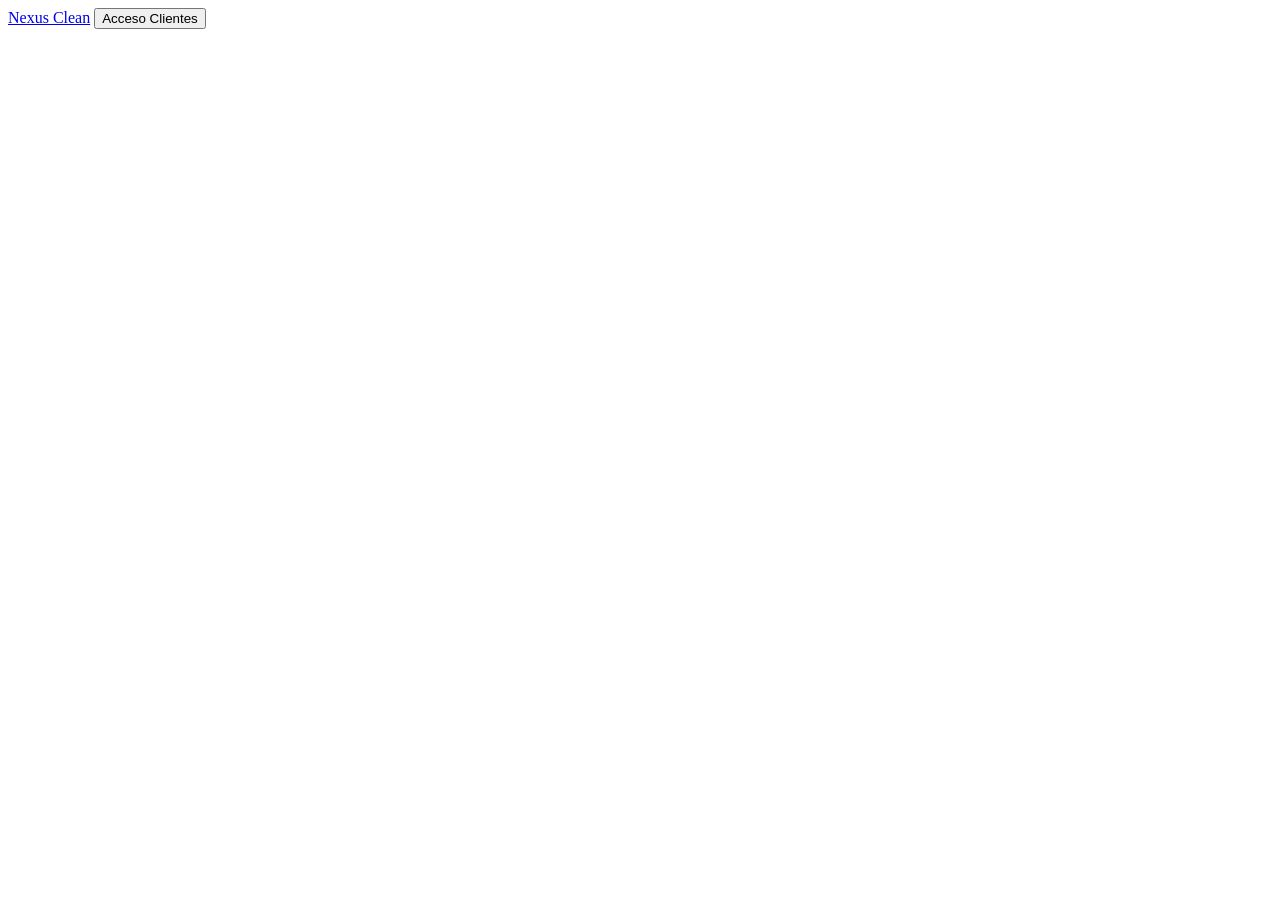
==== index.html @ acd2b7fa "feat: create index.html with HTML5 structure and SEO optimization - Implements semantic HTML5 struct" ====
<!DOCTYPE html>
<html lang="es">
<head>
    <meta charset="UTF-8">
    <meta name="viewport" content="width=device-width, initial-scale=1.0">

    <!-- SEO -->
    <title>Nexus Clean | Soluciones de Limpieza Corporativa</title>
    <meta name="description" content="Transforme su espacio con Nexus Clean. Limpieza corporativa premium y desinfección certificada para oficinas que inspiran productividad. ¡Cotice hoy!">
    <meta name="robots" content="index, follow">

    <!-- Open Graph -->
    <meta property="og:type" content="website">
    <meta property="og:title" content="Nexus Clean | Soluciones de Limpieza Corporativa">
    <meta property="og:description" content="Transforme su espacio de trabajo con Nexus Clean. Limpieza corporativa premium y desinfección certificada para oficinas que inspiran productividad.">
    <meta property="og:image" content="assets/og-image.jpg">
    <meta property="og:url" content="https://nexusclean.com">

    <!-- Performance -->
    <link rel="preload" as="image" href="assets/hero-poster.webp">

    <!-- Favicon -->
    <link rel="icon" href="assets/favicon.ico" sizes="any">
    <link rel="icon" href="assets/favicon.svg" type="image/svg+xml">
    <link rel="apple-touch-icon" href="assets/apple-touch-icon.png">

    <!-- Styles -->
    <link rel="stylesheet" href="style.css">
</head>
<body>

    <!-- Preloader -->
    <div id="preloader"></div>

    <!-- Custom Cursor -->
    <div id="cursor-dot"></div>
    <div id="cursor-outline"></div>

    <!-- Header -->
    <header id="main-header">
        <nav>
            <a href="#" class="logo">Nexus Clean</a>
            <!-- Main Navigation Links placeholder if needed, specific requirement was button -->
            <button class="btn-client-access">Acceso Clientes</button>
        </nav>
    </header>

    <main>
        <!-- Hero Section -->
        <section id="inicio">
            <div class="video-container">
                <!-- Video element will be here -->
                <video autoplay muted loop playsinline poster="assets/hero-poster.webp">
                    <source src="assets/hero-video.mp4" type="video/mp4">
                </video>
            </div>
            <div class="overlay"></div>
            <div class="hero-content">
                <!-- Hero text content placeholder -->
            </div>
        </section>

        <!-- Trust Pillars -->
        <section id="confianza">
            <!-- Pillars bar content -->
        </section>

        <!-- About / Nexus Method -->
        <section id="nosotros">
            <!-- The Nexus Method content -->
        </section>

        <!-- Services -->
        <section id="servicios">
            <!-- Bento Grid content -->
        </section>

        <!-- Contact -->
        <section id="contacto">
            <!-- Contact Form -->
            <form id="contact-form"></form>
            <!-- Guarantee -->
            <div class="guarantee"></div>
        </section>
    </main>

    <!-- Mobile Sticky Bar -->
    <div id="mobile-sticky-bar">
        <!-- Mobile actions -->
    </div>

    <!-- Footer -->
    <footer id="main-footer">
        <!-- Footer content -->
    </footer>

    <!-- Scripts -->
    <script src="main.js" type="module"></script>
</body>
</html>
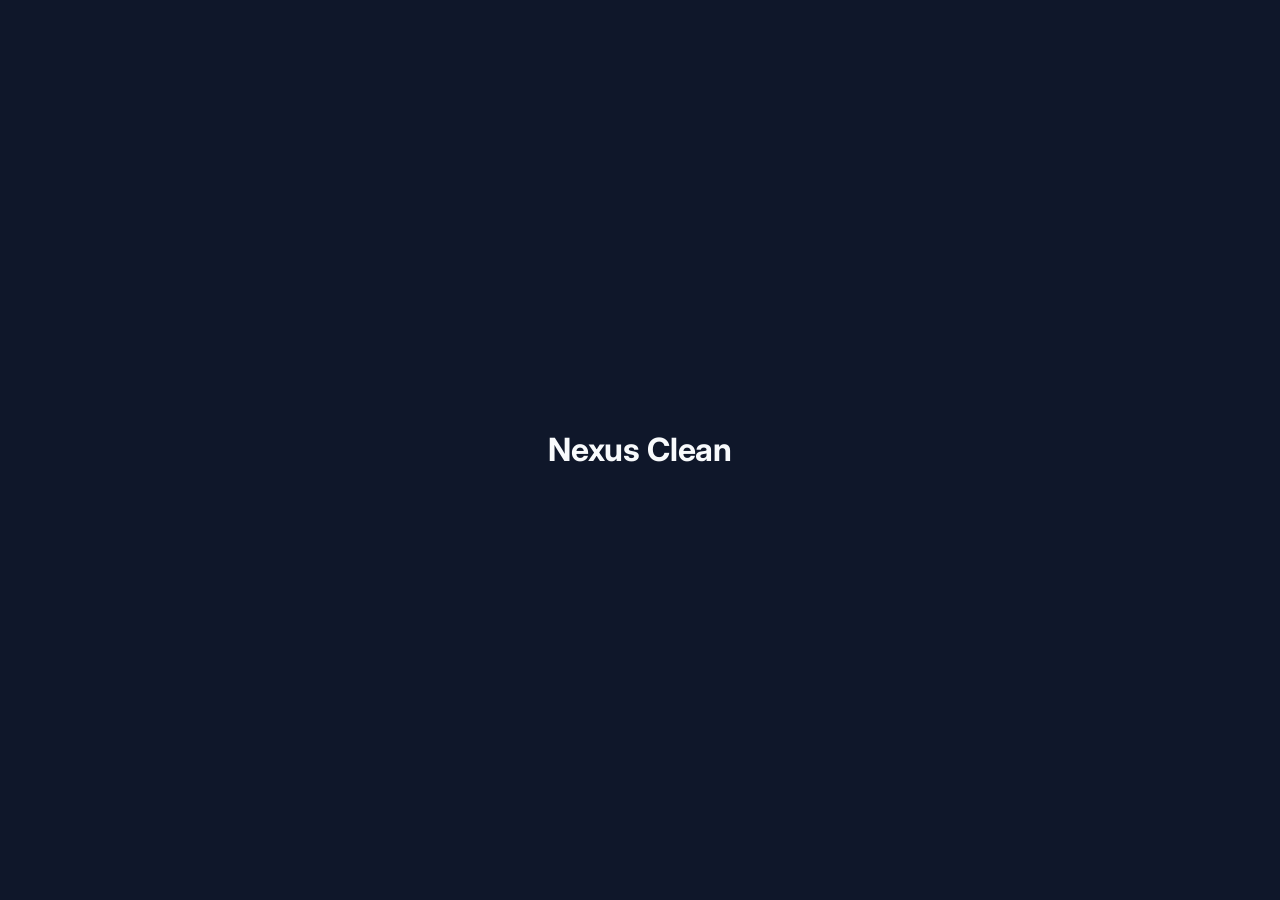
==== commit e98efa3c: "feat: implement hero and header with glassmorphism and animations - Updates index.html with Hero ima" ====
--- a/index.html
+++ b/index.html
@@ -30,7 +30,9 @@
 <body>
 
     <!-- Preloader -->
-    <div id="preloader"></div>
+    <div id="preloader">
+        <div class="logo-pulse">Nexus Clean</div>
+    </div>
 
     <!-- Custom Cursor -->
     <div id="cursor-dot"></div>
@@ -48,15 +50,11 @@
     <main>
         <!-- Hero Section -->
         <section id="inicio">
-            <div class="video-container">
-                <!-- Video element will be here -->
-                <video autoplay muted loop playsinline poster="assets/hero-poster.webp">
-                    <source src="assets/hero-video.mp4" type="video/mp4">
-                </video>
-            </div>
+            <img id="hero-bg-image" src="assets/hero-poster.webp" alt="Oficina corporativa impecable">
             <div class="overlay"></div>
-            <div class="hero-content">
-                <!-- Hero text content placeholder -->
+            <div class="content">
+                <h1><span id="greeting">Bienvenidos</span> a la excelencia en limpieza.</h1>
+                <button class="btn-cta">Solicitar Auditoría</button>
             </div>
         </section>
 
--- a/style.css
+++ b/style.css
@@ -0,0 +1,236 @@
+/* Import Google Fonts - Inter */
+@import url('https://fonts.googleapis.com/css2?family=Inter:wght@400;500;600;700&display=swap');
+
+:root {
+    /* Colors */
+    --primary: linear-gradient(135deg, #29B6F6 0%, #0288D1 100%);
+    --dark-bg: #0F172A;
+    --surface: rgba(255, 255, 255, 0.03);
+    --glass-border: rgba(255, 255, 255, 0.1);
+    --text-main: #F8FAFC;
+    --accent: #38BDF8;
+}
+
+/* Modern Reset */
+*, *::before, *::after {
+    box-sizing: border-box;
+    margin: 0;
+    padding: 0;
+}
+
+html {
+    scroll-behavior: smooth;
+    font-family: 'Inter', sans-serif;
+}
+
+body {
+    background-color: var(--dark-bg);
+    color: var(--text-main);
+    letter-spacing: -0.01em;
+    line-height: 1.6;
+    -webkit-font-smoothing: antialiased;
+    -moz-osx-font-smoothing: grayscale;
+}
+
+/* Typography */
+h1, h2, h3, h4, h5, h6 {
+    font-weight: 700;
+    color: var(--text-main);
+}
+
+h1, h2 {
+    letter-spacing: -0.03em;
+}
+
+/* Custom Scrollbar */
+::-webkit-scrollbar {
+    width: 8px;
+}
+
+::-webkit-scrollbar-track {
+    background: var(--dark-bg);
+}
+
+::-webkit-scrollbar-thumb {
+    background-color: var(--accent);
+    border-radius: 4px;
+    border: 2px solid var(--dark-bg); /* Padding around thumb */
+}
+
+/* Selection */
+::selection {
+    background: var(--accent);
+    color: black;
+}
+
+/* Utility Class: Premium Texture */
+.bg-pattern {
+    position: relative;
+}
+
+.bg-pattern::before {
+    content: '';
+    position: absolute;
+    top: 0;
+    left: 0;
+    width: 100%;
+    height: 100%;
+    background-image: url('assets/image_43ff03.png');
+    background-repeat: repeat;
+    opacity: 0.05;
+    mix-blend-mode: overlay;
+    pointer-events: none;
+    z-index: 0;
+}
+
+/* --- Preloader --- */
+#preloader {
+    position: fixed;
+    top: 0;
+    left: 0;
+    width: 100%;
+    height: 100%;
+    background-color: var(--dark-bg);
+    z-index: 9999;
+    display: flex;
+    justify-content: center;
+    align-items: center;
+}
+
+.logo-pulse {
+    font-size: 2rem;
+    font-weight: 700;
+    color: var(--text-main);
+    animation: pulse 2s infinite ease-in-out;
+}
+
+@keyframes pulse {
+    0% { opacity: 0.5; transform: scale(0.95); }
+    50% { opacity: 1; transform: scale(1.05); }
+    100% { opacity: 0.5; transform: scale(0.95); }
+}
+
+/* --- Header --- */
+#main-header {
+    position: fixed;
+    top: 0;
+    left: 0;
+    width: 100%;
+    padding: 1.5rem 2rem;
+    display: flex;
+    justify-content: center; /* Adjust based on container/nav needs */
+    z-index: 100;
+    backdrop-filter: blur(16px);
+    -webkit-backdrop-filter: blur(16px);
+    background: rgba(15, 23, 42, 0.7); /* Fallback/Tint */
+    border-bottom: 1px solid var(--glass-border);
+}
+
+#main-header nav {
+    width: 100%;
+    max-width: 1200px;
+    display: flex;
+    justify-content: space-between;
+    align-items: center;
+}
+
+.logo {
+    font-size: 1.5rem;
+    font-weight: 700;
+    color: var(--text-main);
+    text-decoration: none;
+    letter-spacing: -0.02em;
+}
+
+.btn-client-access {
+    background: transparent;
+    border: 1px solid var(--accent);
+    color: var(--accent);
+    padding: 0.5rem 1.5rem;
+    border-radius: 99px; /* Pill shape */
+    font-family: inherit;
+    font-weight: 500;
+    cursor: pointer;
+    transition: all 0.3s ease;
+}
+
+.btn-client-access:hover {
+    background: var(--accent);
+    color: var(--dark-bg);
+}
+
+/* --- Hero Section --- */
+#inicio {
+    position: relative;
+    height: 100vh;
+    width: 100%;
+    overflow: hidden;
+    display: flex;
+    align-items: center;
+    justify-content: center;
+}
+
+#hero-bg-image {
+    position: absolute;
+    top: 0;
+    left: 0;
+    width: 100%;
+    height: 100%;
+    object-fit: cover;
+    z-index: -2;
+    will-change: transform;
+    animation: respiracion 20s infinite ease-in-out;
+}
+
+@keyframes respiracion {
+    0% { transform: scale(1); filter: brightness(100%); }
+    50% { transform: scale(1.08); filter: brightness(110%); }
+    100% { transform: scale(1); filter: brightness(100%); }
+}
+
+#inicio .overlay {
+    position: absolute;
+    top: 0;
+    left: 0;
+    width: 100%;
+    height: 100%;
+    background: #000;
+    opacity: 0.4;
+    z-index: -1;
+}
+
+#inicio .content {
+    position: relative;
+    z-index: 1;
+    text-align: center;
+    padding: 0 1rem;
+    max-width: 800px;
+}
+
+#inicio h1 {
+    font-size: clamp(2.5rem, 5vw, 4rem);
+    margin-bottom: 2rem;
+    line-height: 1.2;
+}
+
+/* Greeting dynamic span if needed, simply inherits h1 for now or adds specific color */
+#greeting {
+    color: var(--accent);
+}
+
+.btn-cta {
+    background: var(--primary);
+    color: #fff;
+    border: none;
+    padding: 1rem 2rem;
+    font-size: 1.125rem;
+    font-weight: 600;
+    border-radius: 8px;
+    cursor: pointer;
+    transition: transform 0.2s ease, box-shadow 0.2s ease;
+}
+
+.btn-cta:hover {
+    transform: translateY(-2px);
+    box-shadow: 0 10px 20px -5px rgba(2, 136, 209, 0.4);
+}
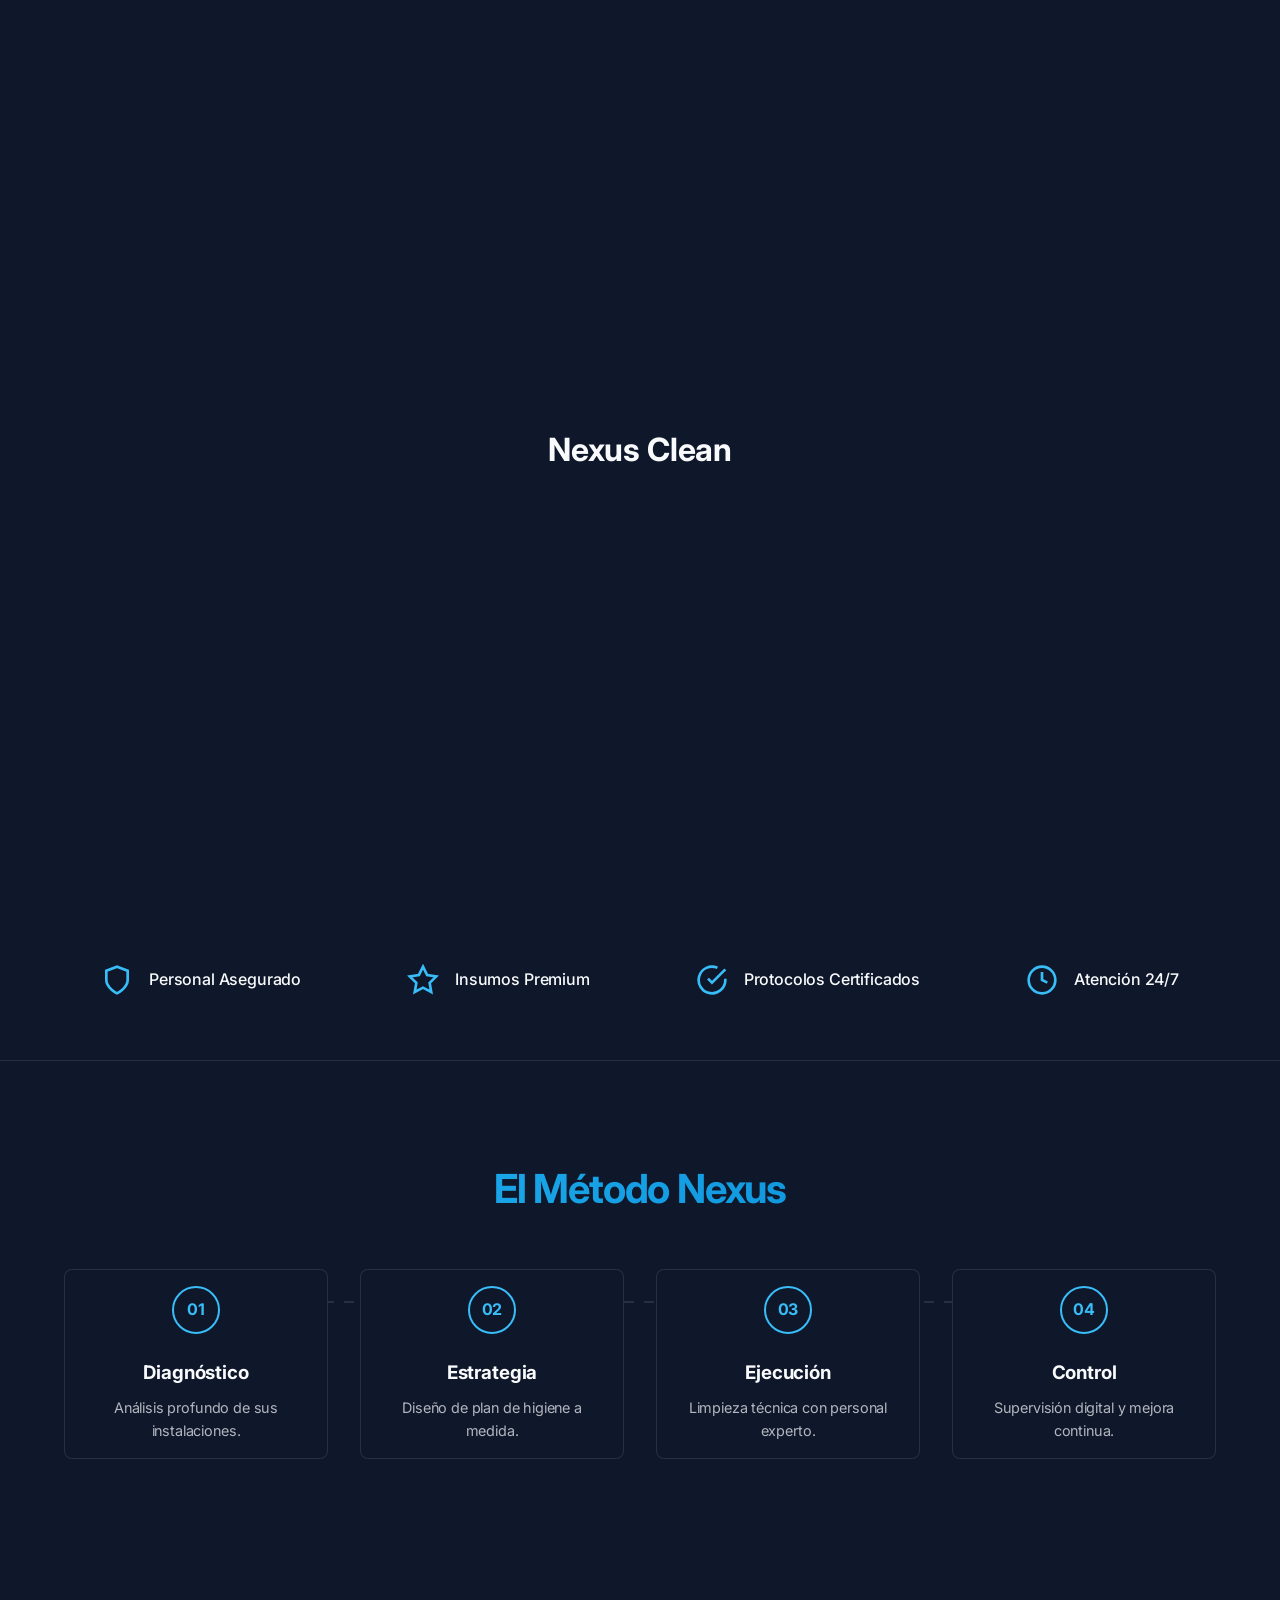
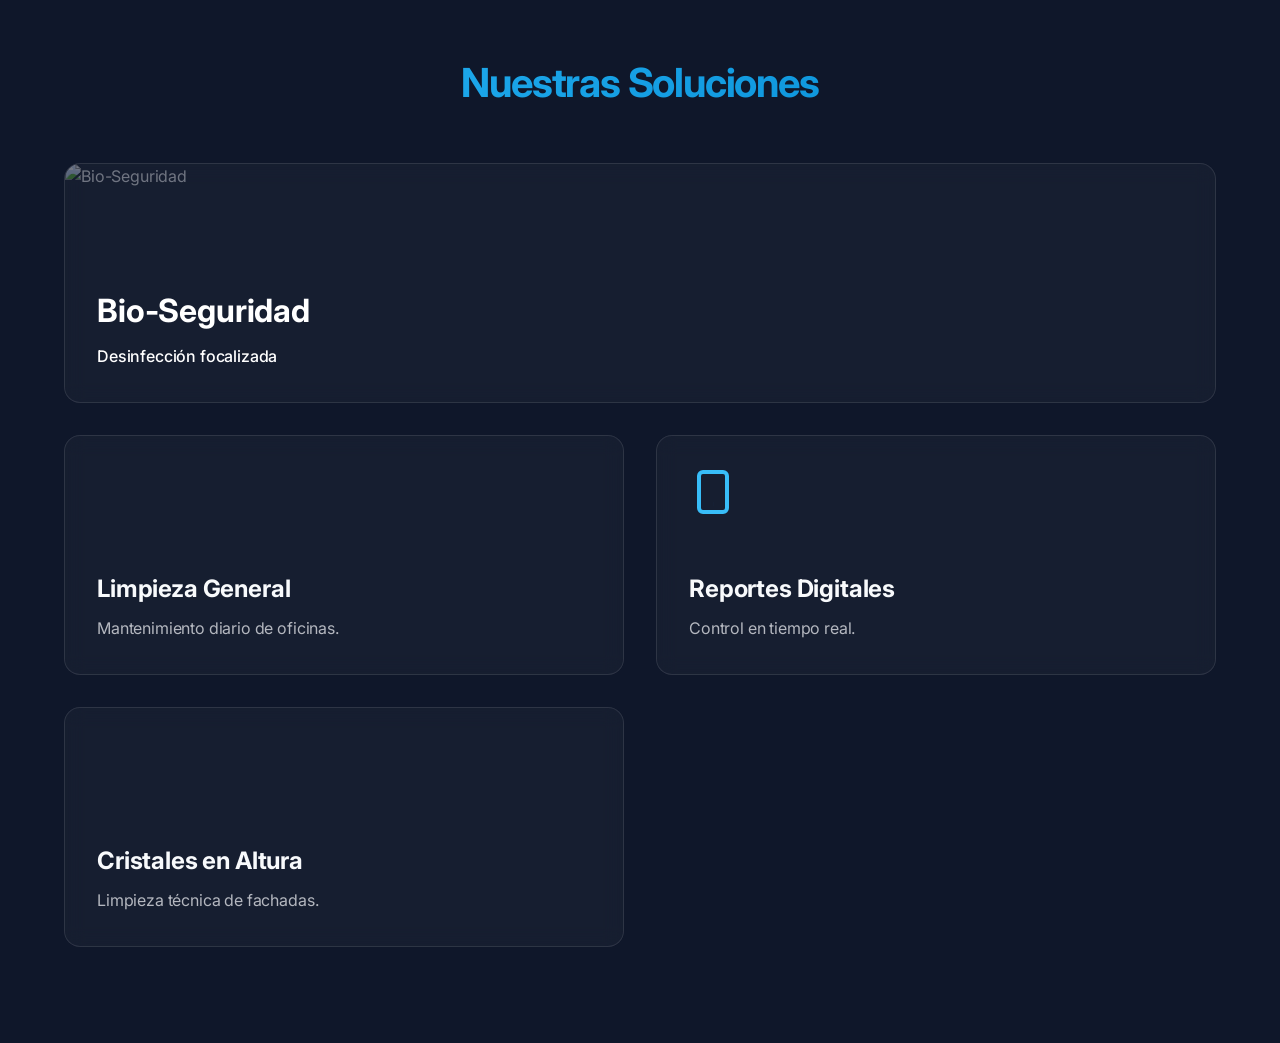
==== commit 5f2b1d7c: "feat: implement trust bar, timeline, and bento grid sections - Populates #confianza with 4 trust ite" ====
--- a/index.html
+++ b/index.html
@@ -59,18 +59,108 @@
         </section>
 
         <!-- Trust Pillars -->
-        <section id="confianza">
-            <!-- Pillars bar content -->
+        <section id="confianza" class="bg-pattern">
+            <div class="container">
+                <div class="trust-item">
+                    <svg class="trust-icon" viewBox="0 0 24 24" fill="none" stroke="currentColor" stroke-width="2">
+                        <path d="M12 22s8-4 8-10V5l-8-3-8 3v7c0 6 8 10 8 10z"/>
+                    </svg>
+                    <span>Personal Asegurado</span>
+                </div>
+                <div class="trust-item">
+                    <svg class="trust-icon" viewBox="0 0 24 24" fill="none" stroke="currentColor" stroke-width="2">
+                        <path d="M12 2l3.09 6.26L22 9.27l-5 4.87 1.18 6.88L12 17.77l-6.18 3.25L7 14.14 2 9.27l6.91-1.01L12 2z"/>
+                    </svg>
+                    <span>Insumos Premium</span>
+                </div>
+                <div class="trust-item">
+                    <svg class="trust-icon" viewBox="0 0 24 24" fill="none" stroke="currentColor" stroke-width="2">
+                        <path d="M22 11.08V12a10 10 0 1 1-5.93-9.14"/><polyline points="22 4 12 14.01 9 11.01"/>
+                    </svg>
+                    <span>Protocolos Certificados</span>
+                </div>
+                <div class="trust-item">
+                    <svg class="trust-icon" viewBox="0 0 24 24" fill="none" stroke="currentColor" stroke-width="2">
+                        <circle cx="12" cy="12" r="10"/><polyline points="12 6 12 12 16 14"/>
+                    </svg>
+                    <span>Atención 24/7</span>
+                </div>
+            </div>
         </section>
 
         <!-- About / Nexus Method -->
         <section id="nosotros">
-            <!-- The Nexus Method content -->
+            <div class="container">
+                <h2 class="section-title">El Método Nexus</h2>
+                <div class="timeline">
+                    <div class="step">
+                        <div class="step-number">01</div>
+                        <h3>Diagnóstico</h3>
+                        <p>Análisis profundo de sus instalaciones.</p>
+                    </div>
+                    <div class="step">
+                        <div class="step-number">02</div>
+                        <h3>Estrategia</h3>
+                        <p>Diseño de plan de higiene a medida.</p>
+                    </div>
+                    <div class="step">
+                        <div class="step-number">03</div>
+                        <h3>Ejecución</h3>
+                        <p>Limpieza técnica con personal experto.</p>
+                    </div>
+                    <div class="step">
+                        <div class="step-number">04</div>
+                        <h3>Control</h3>
+                        <p>Supervisión digital y mejora continua.</p>
+                    </div>
+                </div>
+            </div>
         </section>
 
         <!-- Services -->
         <section id="servicios">
-            <!-- Bento Grid content -->
+            <div class="container">
+                <h2 class="section-title">Nuestras Soluciones</h2>
+                <div class="bento-grid">
+                    <!-- Featured Card: Bio-Seguridad -->
+                    <article class="bento-card featured">
+                        <img src="assets/image_43ff58.png" alt="Bio-Seguridad" class="card-bg-img">
+                        <div class="card-content">
+                            <h3>Bio-Seguridad</h3>
+                            <p>Desinfección focalizada</p>
+                        </div>
+                    </article>
+
+                    <!-- Standard Card -->
+                    <article class="bento-card">
+                        <div class="card-content">
+                            <h3>Limpieza General</h3>
+                            <p>Mantenimiento diario de oficinas.</p>
+                        </div>
+                    </article>
+
+                    <!-- Card: Reportes Digitales -->
+                    <article class="bento-card">
+                        <div class="card-icon">
+                            <svg viewBox="0 0 24 24" fill="none" stroke="currentColor" stroke-width="2">
+                                <rect x="5" y="2" width="14" height="20" rx="2" ry="2"/><line x1="12" y1="18" x2="12.01" y2="18"/>
+                            </svg>
+                        </div>
+                        <div class="card-content">
+                            <h3>Reportes Digitales</h3>
+                            <p>Control en tiempo real.</p>
+                        </div>
+                    </article>
+
+                     <!-- Standard Card -->
+                     <article class="bento-card">
+                        <div class="card-content">
+                            <h3>Cristales en Altura</h3>
+                            <p>Limpieza técnica de fachadas.</p>
+                        </div>
+                    </article>
+                </div>
+            </div>
         </section>
 
         <!-- Contact -->
--- a/style.css
+++ b/style.css
@@ -234,3 +234,221 @@
     transform: translateY(-2px);
     box-shadow: 0 10px 20px -5px rgba(2, 136, 209, 0.4);
 }
+
+/* --- Common / Layout --- */
+.container {
+    width: 100%;
+    max-width: 1200px;
+    margin: 0 auto;
+    padding: 0 1.5rem;
+}
+
+.section-title {
+    font-size: 2.5rem;
+    margin-bottom: 3rem;
+    text-align: center;
+    background: var(--primary);
+    -webkit-background-clip: text;
+    -webkit-text-fill-color: transparent;
+    display: inline-block;
+    width: 100%; /* Ensures alignment */
+}
+
+/* --- Trust Section (#confianza) --- */
+#confianza {
+    padding: 4rem 0;
+    border-bottom: 1px solid var(--glass-border);
+}
+
+#confianza .container {
+    display: flex;
+    flex-wrap: wrap;
+    justify-content: space-around;
+    gap: 2rem;
+}
+
+.trust-item {
+    display: flex;
+    align-items: center;
+    gap: 1rem;
+    color: var(--text-main);
+    font-weight: 500;
+}
+
+.trust-icon {
+    width: 32px;
+    height: 32px;
+    color: var(--accent);
+}
+
+/* --- About Section / Method (#nosotros) --- */
+#nosotros {
+    padding: 6rem 0;
+    background-color: var(--dark-bg);
+}
+
+.timeline {
+    display: flex;
+    justify-content: space-between;
+    position: relative;
+    flex-wrap: wrap;
+    gap: 2rem;
+}
+
+.timeline::before {
+    content: '';
+    position: absolute;
+    top: 2rem; /* Align with circle center roughly */
+    left: 0;
+    width: 100%;
+    height: 2px;
+    background: repeating-linear-gradient(to right, var(--glass-border) 0, var(--glass-border) 10px, transparent 10px, transparent 20px);
+    z-index: 0;
+}
+
+.step {
+    position: relative;
+    z-index: 1;
+    flex: 1;
+    min-width: 200px;
+    text-align: center;
+    background: var(--dark-bg); /* Mask the line behind text */
+    padding: 1rem;
+    border: 1px solid var(--glass-border); /* Blueprint style box */
+    border-radius: 8px;
+    transition: transform 0.3s ease;
+}
+
+.step:hover {
+    transform: translateY(-5px);
+    border-color: var(--accent);
+}
+
+.step-number {
+    width: 3rem;
+    height: 3rem;
+    background: var(--dark-bg);
+    border: 2px solid var(--accent);
+    color: var(--accent);
+    border-radius: 50%;
+    display: flex;
+    align-items: center;
+    justify-content: center;
+    font-weight: 700;
+    margin: 0 auto 1.5rem;
+    position: relative; /* To sit on top of line */
+}
+
+.step h3 {
+    margin-bottom: 0.5rem;
+    color: var(--text-main);
+}
+
+.step p {
+    font-size: 0.9rem;
+    color: rgba(248, 250, 252, 0.7);
+}
+
+/* --- Services / Bento Grid (#servicios) --- */
+#servicios {
+    padding: 6rem 0;
+}
+
+.bento-grid {
+    display: grid;
+    grid-template-columns: repeat(auto-fit, minmax(300px, 1fr));
+    gap: 2rem;
+}
+
+.bento-card {
+    background: var(--surface);
+    border: 1px solid var(--glass-border);
+    border-radius: 16px;
+    padding: 2rem;
+    position: relative;
+    overflow: hidden;
+    transition: transform 0.3s ease, box-shadow 0.3s ease;
+    backdrop-filter: blur(10px);
+    display: flex;
+    flex-direction: column;
+    justify-content: flex-end; /* Text at bottom often looks nice */
+    min-height: 240px;
+}
+
+.bento-card:hover {
+    transform: translateY(-8px);
+    box-shadow: 0 20px 40px -5px rgba(0, 0, 0, 0.3);
+    border-color: var(--accent);
+}
+
+/* Featured Card (Bio-Seguridad) */
+.bento-card.featured {
+    grid-column: span 1; /* Default */
+}
+
+@media (min-width: 768px) {
+    .bento-grid {
+        grid-template-columns: repeat(2, 1fr);
+    }
+    .bento-card.featured {
+        grid-column: span 2;
+    }
+    .timeline::before {
+        display: block; /* Show line only on desktop layout where it makes sense */
+    }
+}
+
+@media (max-width: 767px) {
+    .timeline::before {
+        display: none; /* Hide line on mobile stack */
+    }
+}
+
+.card-bg-img {
+    position: absolute;
+    inset: 0;
+    width: 100%;
+    height: 100%;
+    object-fit: cover;
+    opacity: 0.4;
+    z-index: 0;
+    transition: transform 0.5s ease;
+}
+
+.bento-card:hover .card-bg-img {
+    transform: scale(1.05);
+}
+
+.card-content {
+    position: relative;
+    z-index: 2;
+}
+
+.bento-card h3 {
+    font-size: 1.5rem;
+    margin-bottom: 0.5rem;
+    color: var(--text-main);
+}
+
+.bento-card.featured h3 {
+    font-size: 2rem;
+    color: #fff; /* White pure */
+}
+
+.bento-card p {
+    color: rgba(248, 250, 252, 0.7);
+}
+
+.bento-card.featured p {
+    color: #fff;
+    font-weight: 500;
+}
+
+.card-icon {
+    width: 48px;
+    height: 48px;
+    color: var(--accent);
+    margin-bottom: auto; /* Push content down */
+}
+
+/* Smartphone icon styling if needed specifically, svg inherits color */
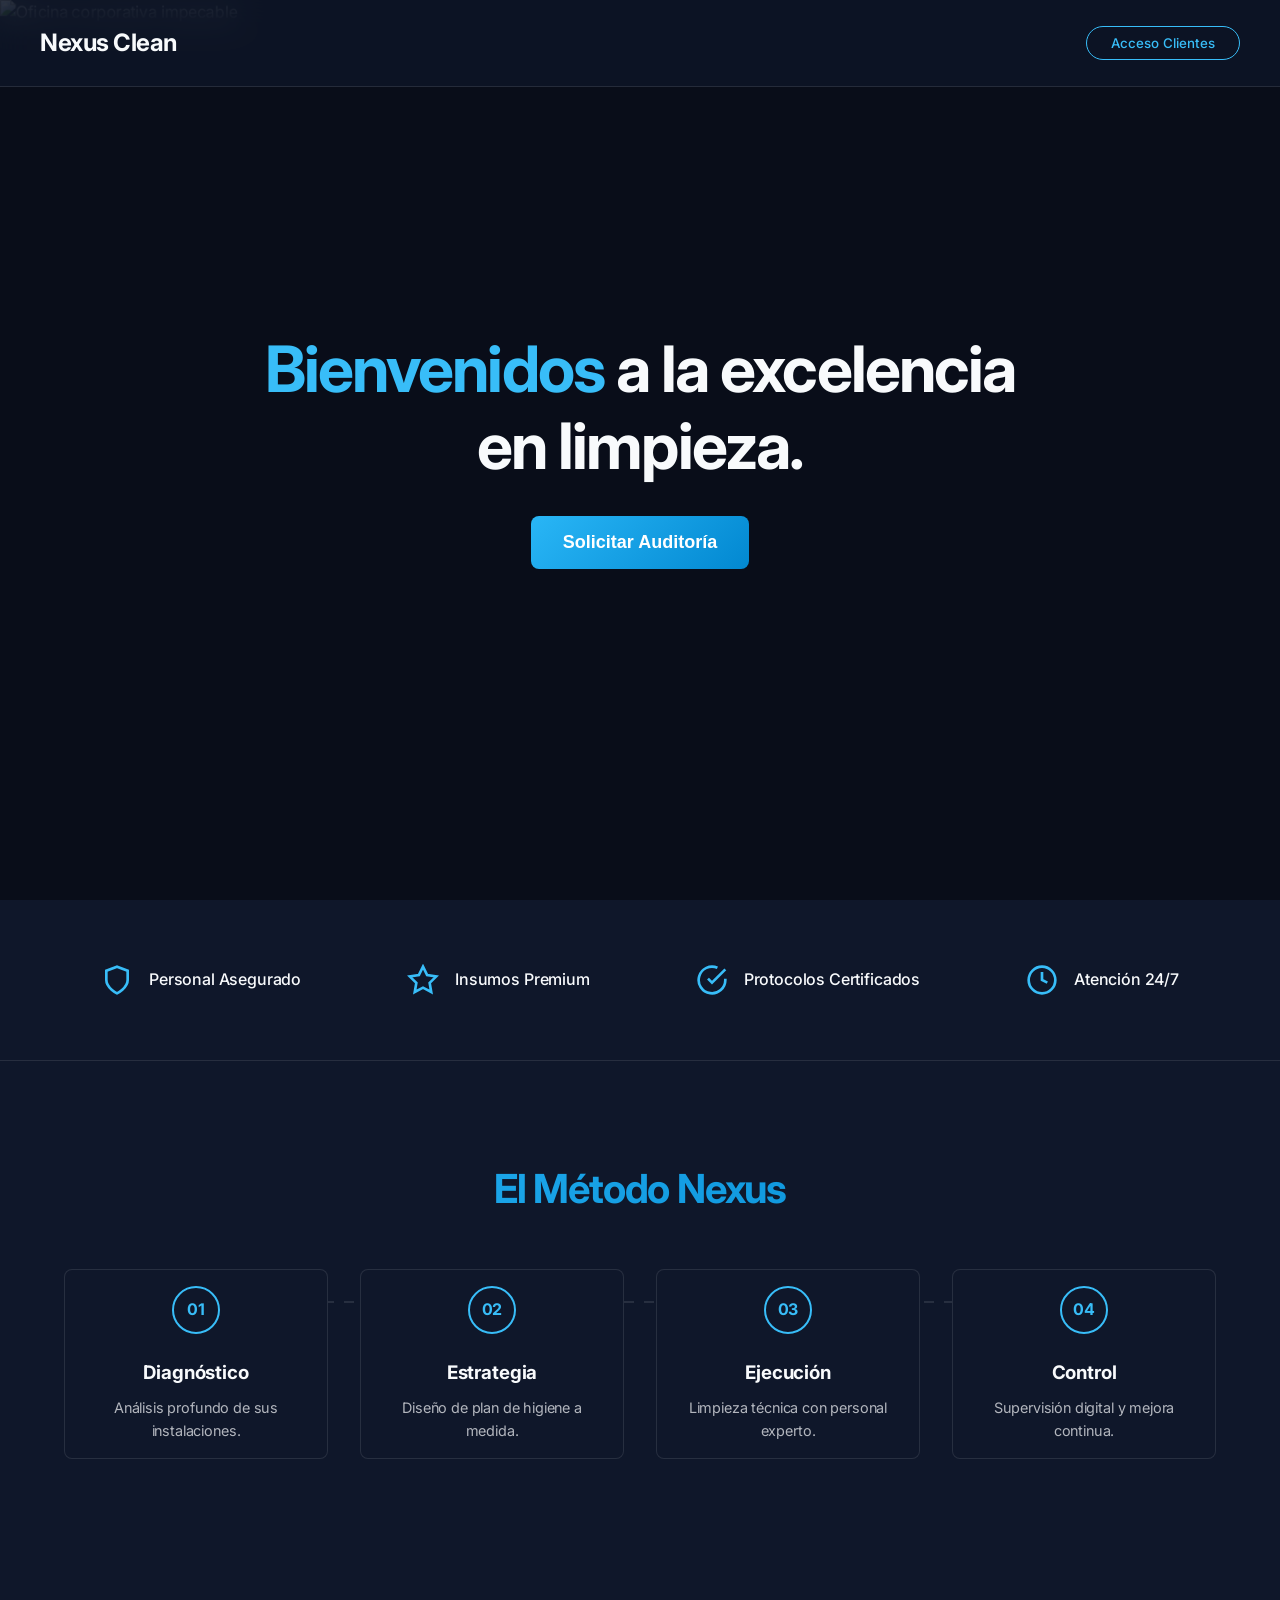
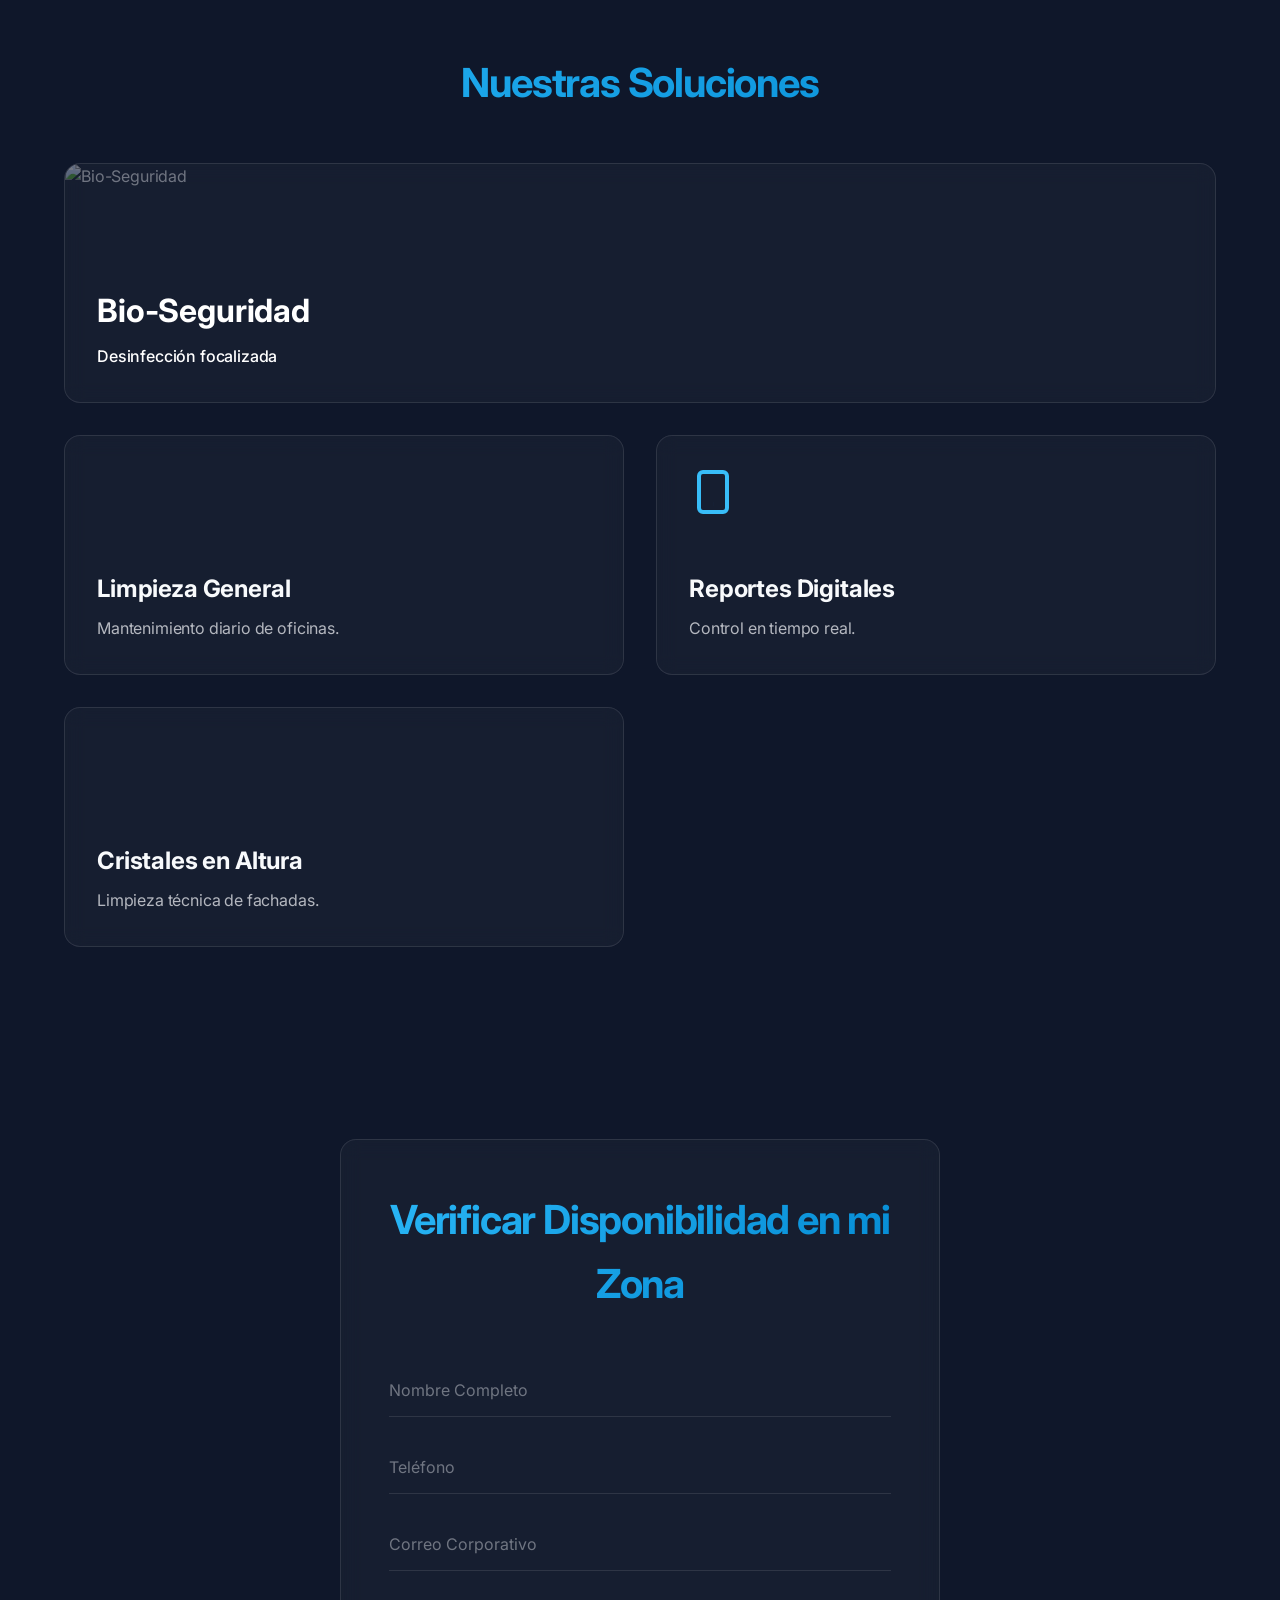
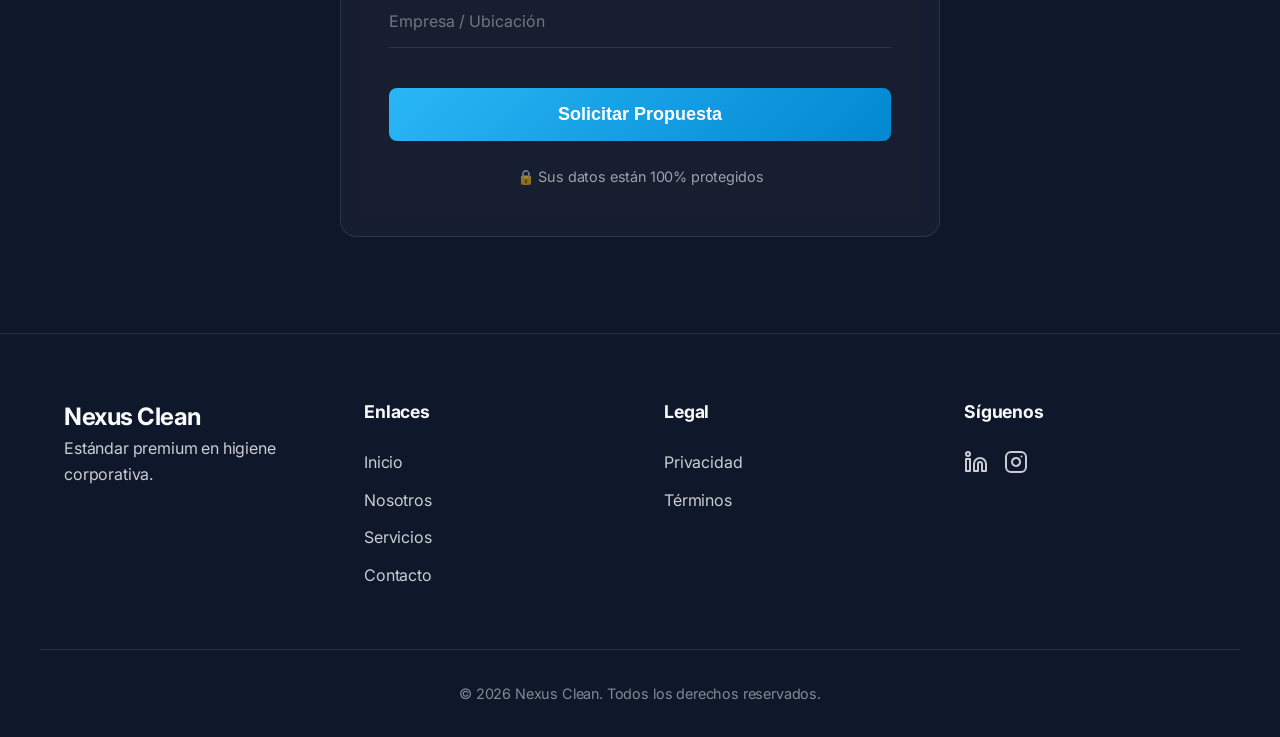
==== commit f2adff33: "feat: implement contact form, mobile sticky bar, and footer - Adds contact form with Netlify attribu" ====
--- a/index.html
+++ b/index.html
@@ -165,21 +165,76 @@
 
         <!-- Contact -->
         <section id="contacto">
-            <!-- Contact Form -->
-            <form id="contact-form"></form>
-            <!-- Guarantee -->
-            <div class="guarantee"></div>
+            <div class="container">
+                <div class="contact-wrapper">
+                    <h2 class="section-title">Verificar Disponibilidad en mi Zona</h2>
+                    <form id="contact-form" data-netlify="true">
+                        <div class="form-group">
+                            <input type="text" placeholder="Nombre Completo" required>
+                        </div>
+                        <div class="form-group">
+                            <input type="tel" placeholder="Teléfono" required>
+                        </div>
+                        <div class="form-group">
+                            <input type="email" placeholder="Correo Corporativo" required>
+                        </div>
+                        <div class="form-group">
+                            <input type="text" placeholder="Empresa / Ubicación" required>
+                        </div>
+                        <button type="submit" class="btn-cta full-width">Solicitar Propuesta</button>
+                    </form>
+                    <div class="guarantee">
+                        🔒 Sus datos están 100% protegidos
+                    </div>
+                </div>
+            </div>
         </section>
     </main>
 
     <!-- Mobile Sticky Bar -->
     <div id="mobile-sticky-bar">
-        <!-- Mobile actions -->
+        <button class="btn-sticky call">Llamar</button>
+        <button class="btn-sticky whatsapp">WhatsApp</button>
     </div>
 
     <!-- Footer -->
-    <footer id="main-footer">
-        <!-- Footer content -->
+    <footer id="main-footer" class="bg-pattern">
+        <div class="container footer-grid">
+            <div class="footer-col">
+                <a href="#" class="logo">Nexus Clean</a>
+                <p>Estándar premium en higiene corporativa.</p>
+            </div>
+            <div class="footer-col">
+                <h4>Enlaces</h4>
+                <ul>
+                    <li><a href="#inicio">Inicio</a></li>
+                    <li><a href="#nosotros">Nosotros</a></li>
+                    <li><a href="#servicios">Servicios</a></li>
+                    <li><a href="#contacto">Contacto</a></li>
+                </ul>
+            </div>
+            <div class="footer-col">
+                <h4>Legal</h4>
+                <ul>
+                    <li><a href="#">Privacidad</a></li>
+                    <li><a href="#">Términos</a></li>
+                </ul>
+            </div>
+            <div class="footer-col">
+                <h4>Síguenos</h4>
+                <div class="social-icons">
+                    <a href="#" aria-label="LinkedIn">
+                        <svg viewBox="0 0 24 24" fill="none" stroke="currentColor" stroke-width="2" stroke-linecap="round" stroke-linejoin="round"><path d="M16 8a6 6 0 0 1 6 6v7h-4v-7a2 2 0 0 0-2-2 2 2 0 0 0-2 2v7h-4v-7a6 6 0 0 1 6-6z"></path><rect x="2" y="9" width="4" height="12"></rect><circle cx="4" cy="4" r="2"></circle></svg>
+                    </a>
+                    <a href="#" aria-label="Instagram">
+                        <svg viewBox="0 0 24 24" fill="none" stroke="currentColor" stroke-width="2" stroke-linecap="round" stroke-linejoin="round"><rect x="2" y="2" width="20" height="20" rx="5" ry="5"></rect><path d="M16 11.37A4 4 0 1 1 12.63 8 4 4 0 0 1 16 11.37z"></path><line x1="17.5" y1="6.5" x2="17.51" y2="6.5"></line></svg>
+                    </a>
+                </div>
+            </div>
+        </div>
+        <div class="footer-bottom container">
+            <p>&copy; <span id="year"></span> Nexus Clean. Todos los derechos reservados.</p>
+        </div>
     </footer>
 
     <!-- Scripts -->
--- a/style.css
+++ b/style.css
@@ -452,3 +452,168 @@
 }
 
 /* Smartphone icon styling if needed specifically, svg inherits color */
+
+/* --- Contact Section (#contacto) --- */
+#contacto {
+    padding: 6rem 0;
+    position: relative;
+    background: var(--dark-bg);
+}
+
+.contact-wrapper {
+    max-width: 600px;
+    margin: 0 auto;
+    background: var(--surface);
+    border: 1px solid var(--glass-border);
+    padding: 3rem;
+    border-radius: 16px;
+    backdrop-filter: blur(10px);
+}
+
+.form-group {
+    margin-bottom: 1.5rem;
+}
+
+#contacto input {
+    width: 100%;
+    background: transparent;
+    border: none;
+    border-bottom: 1px solid var(--glass-border);
+    padding: 1rem 0;
+    color: var(--text-main);
+    font-family: inherit;
+    font-size: 1rem;
+    transition: border-color 0.3s ease;
+    border-radius: 0; /* Remove default radius */
+}
+
+#contacto input:focus {
+    outline: none;
+    border-bottom-color: var(--accent);
+}
+
+#contacto input::placeholder {
+    color: rgba(248, 250, 252, 0.4);
+}
+
+.btn-cta.full-width {
+    width: 100%;
+    margin-top: 1rem;
+}
+
+.guarantee {
+    margin-top: 1.5rem;
+    text-align: center;
+    font-size: 0.9rem;
+    color: rgba(248, 250, 252, 0.6);
+    display: flex;
+    align-items: center;
+    justify-content: center;
+    gap: 0.5rem;
+}
+
+/* --- Mobile Sticky Bar --- */
+#mobile-sticky-bar {
+    position: fixed;
+    bottom: 0;
+    left: 0;
+    width: 100%;
+    padding: 1rem;
+    background: rgba(15, 23, 42, 0.95);
+    backdrop-filter: blur(10px);
+    border-top: 1px solid var(--glass-border);
+    display: flex; /* Hidden by default on desktop via media query logic below */
+    gap: 1rem;
+    z-index: 999;
+}
+
+.btn-sticky {
+    flex: 1;
+    padding: 0.75rem;
+    border: none;
+    border-radius: 8px;
+    font-weight: 600;
+    font-size: 1rem;
+    cursor: pointer;
+    font-family: inherit;
+}
+
+.btn-sticky.call {
+    background: #334155; /* Dark Gray */
+    color: #fff;
+}
+
+.btn-sticky.whatsapp {
+    background: #25D366; /* WhatsApp Brand Green */
+    color: #fff;
+}
+
+/* Visibility Logic */
+@media (min-width: 768px) {
+    #mobile-sticky-bar {
+        display: none;
+    }
+}
+
+/* --- Footer --- */
+#main-footer {
+    padding: 4rem 0 2rem;
+    border-top: 1px solid var(--glass-border);
+    color: rgba(248, 250, 252, 0.8);
+}
+
+.footer-grid {
+    display: grid;
+    grid-template-columns: repeat(auto-fit, minmax(200px, 1fr));
+    gap: 3rem;
+    margin-bottom: 3rem;
+}
+
+.footer-col h4 {
+    color: var(--text-main);
+    margin-bottom: 1.5rem;
+    font-size: 1.1rem;
+}
+
+.footer-col ul {
+    list-style: none;
+}
+
+.footer-col ul li {
+    margin-bottom: 0.75rem;
+}
+
+.footer-col ul li a {
+    color: inherit;
+    text-decoration: none;
+    transition: color 0.3s ease;
+}
+
+.footer-col ul li a:hover {
+    color: var(--accent);
+}
+
+.social-icons {
+    display: flex;
+    gap: 1rem;
+}
+
+.social-icons a {
+    color: inherit;
+    width: 24px;
+    height: 24px;
+    transition: color 0.3s ease, transform 0.3s ease;
+}
+
+.social-icons a:hover {
+    color: var(--accent);
+    transform: translateY(-2px);
+}
+
+.footer-bottom {
+    text-align: center;
+    border-top: 1px solid var(--glass-border);
+    padding-top: 2rem;
+    font-size: 0.9rem;
+    color: rgba(248, 250, 252, 0.5);
+}
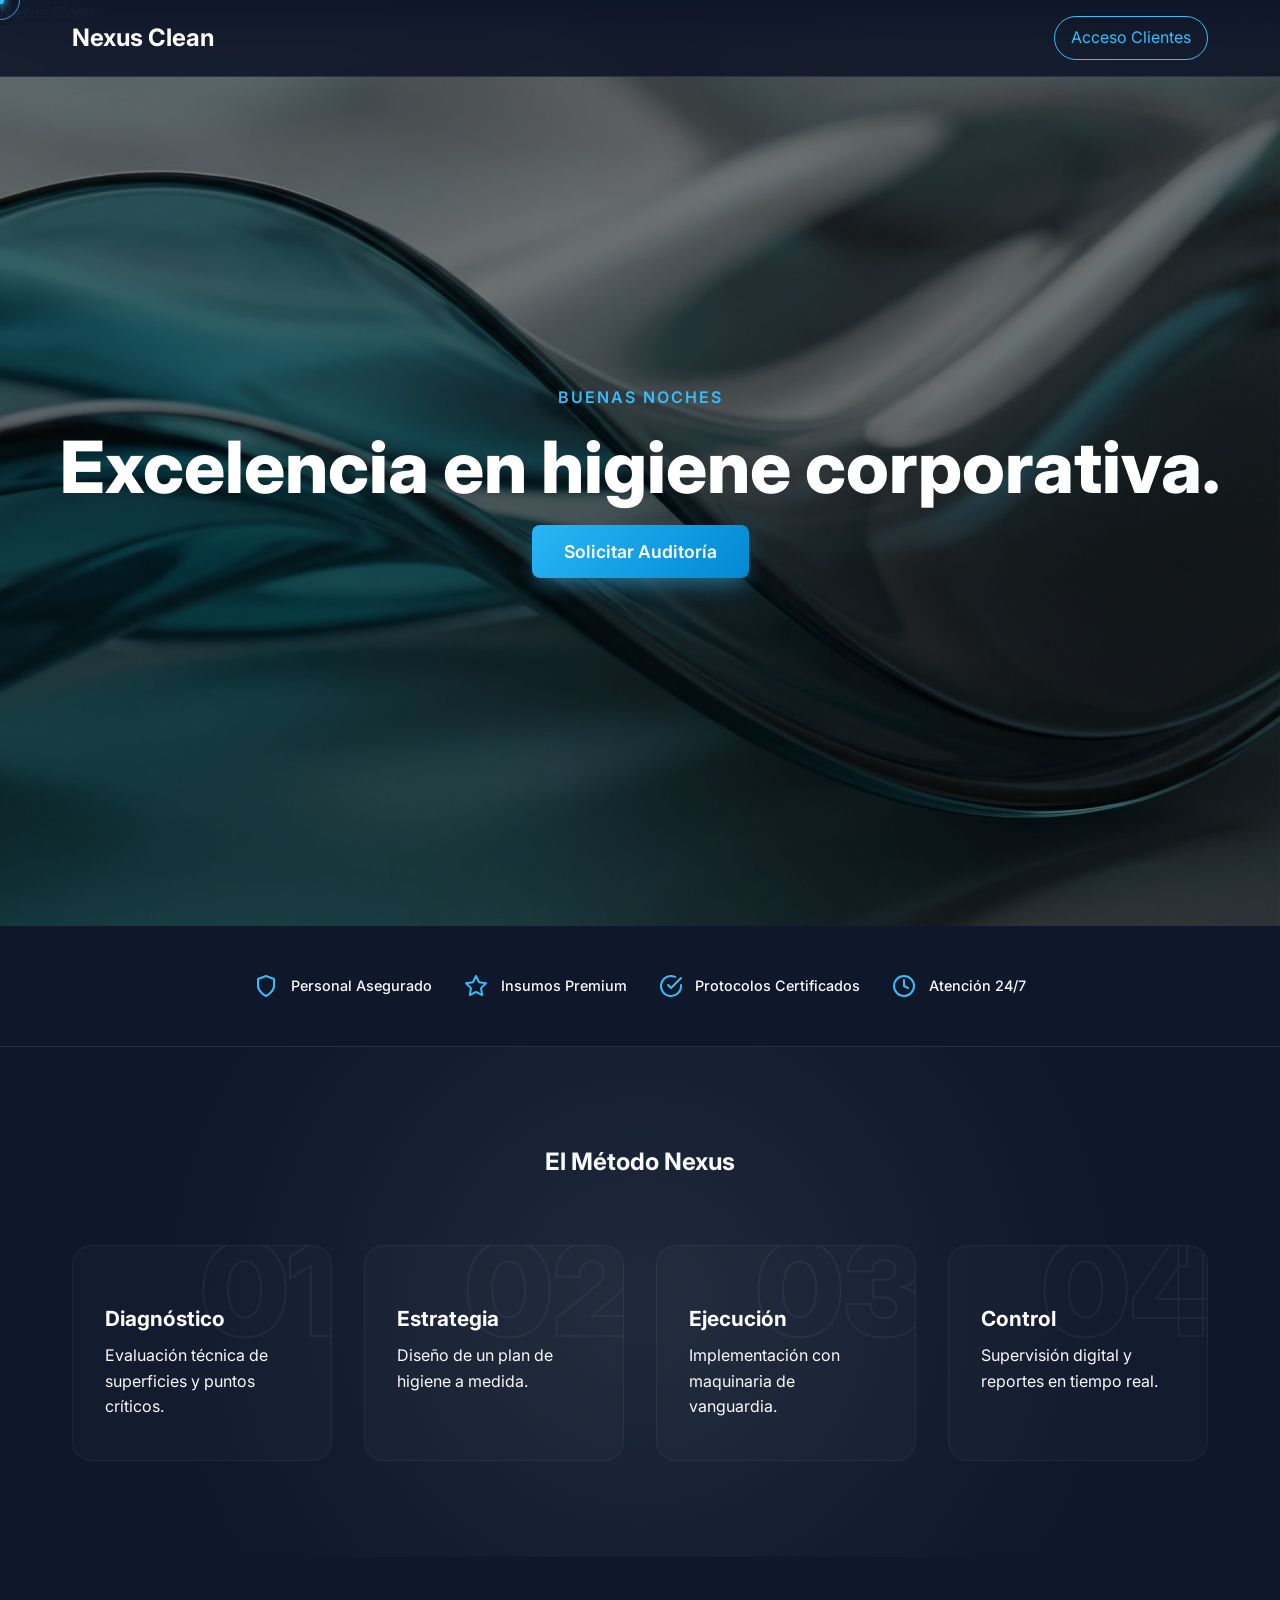
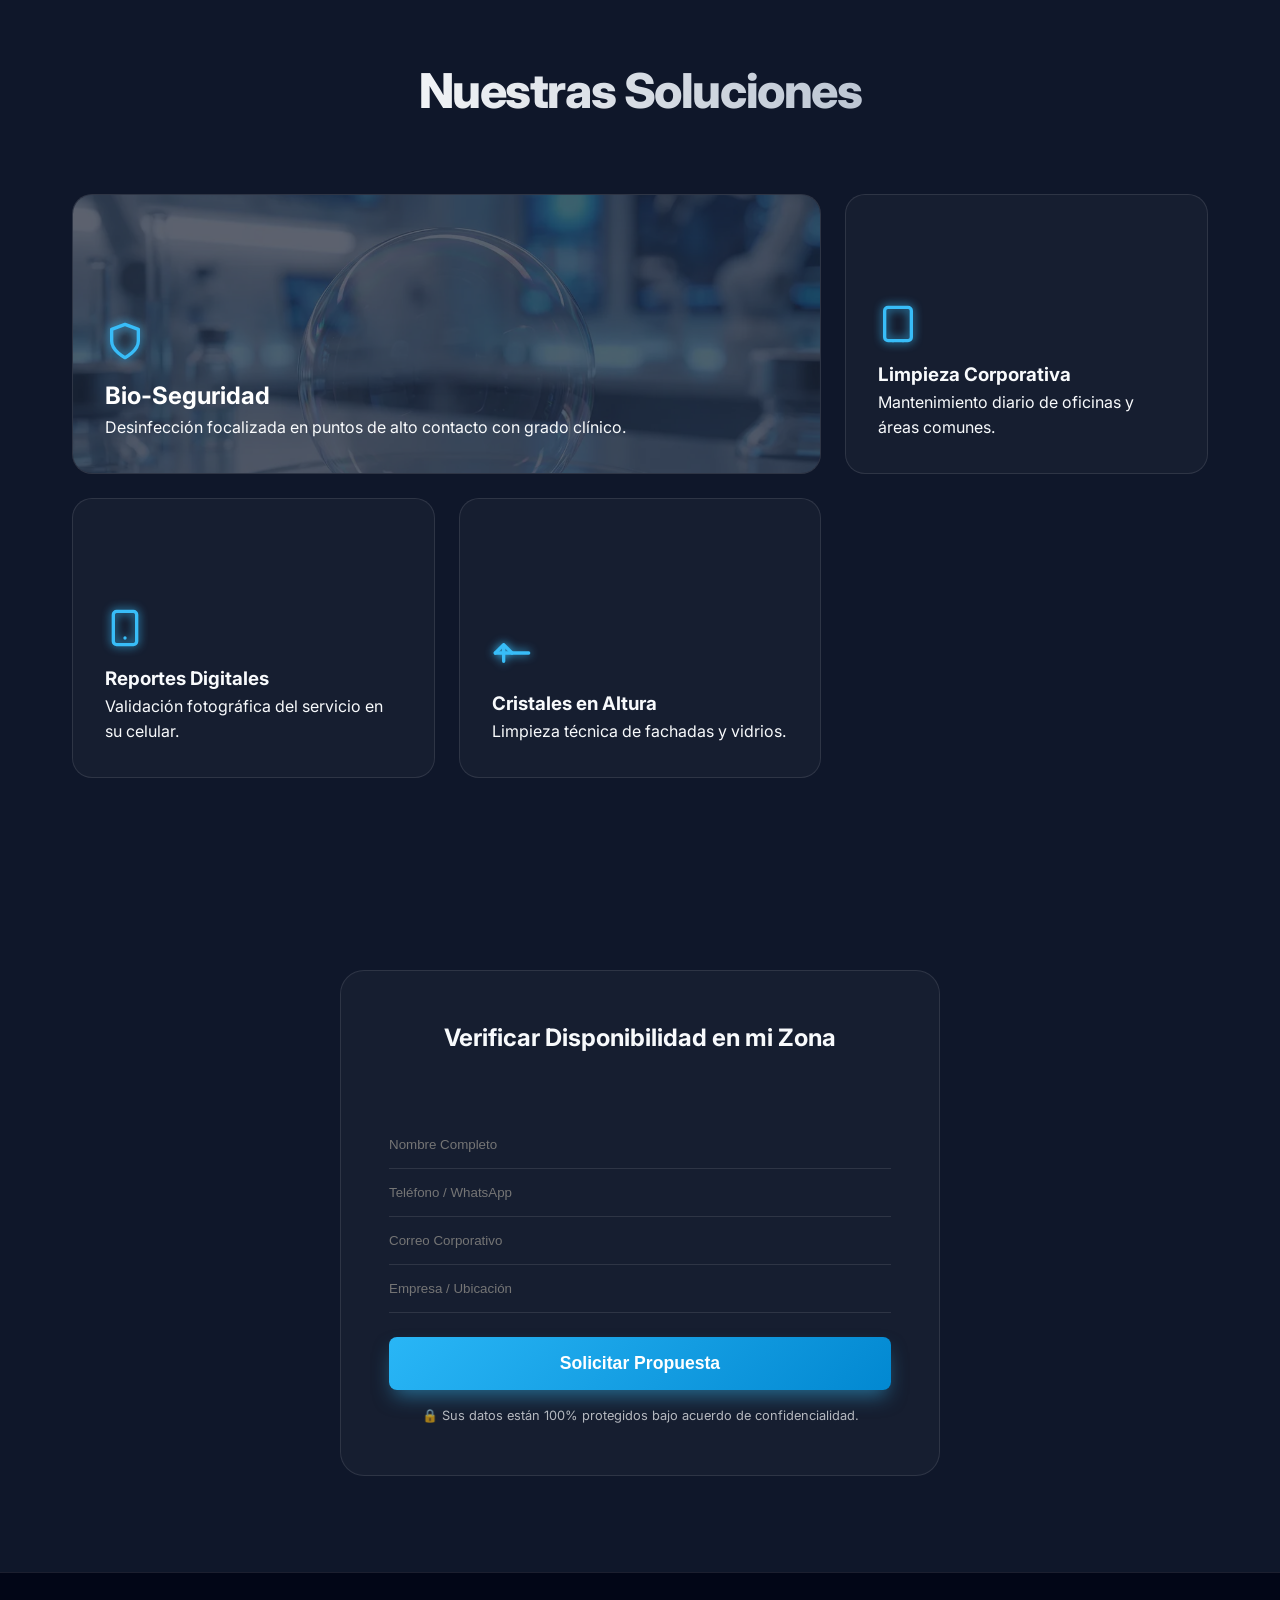
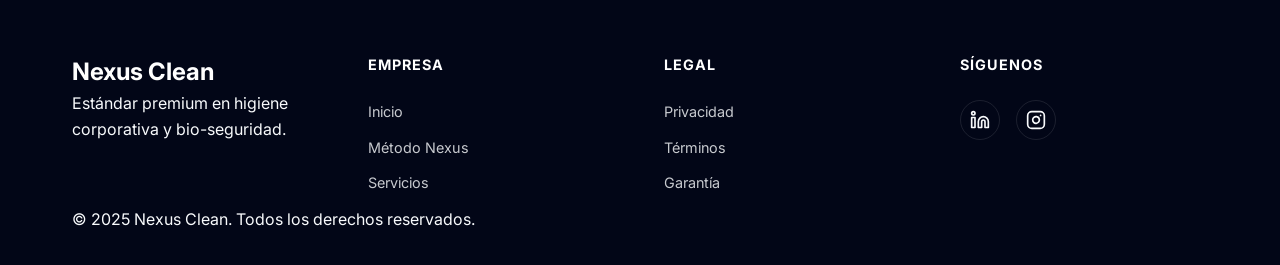
==== commit 8236eccd: "COMPLETE" ====
--- a/index.html
+++ b/index.html
@@ -1,94 +1,82 @@
+
 <!DOCTYPE html>
 <html lang="es">
 <head>
     <meta charset="UTF-8">
     <meta name="viewport" content="width=device-width, initial-scale=1.0">
 
-    <!-- SEO -->
     <title>Nexus Clean | Soluciones de Limpieza Corporativa</title>
-    <meta name="description" content="Transforme su espacio con Nexus Clean. Limpieza corporativa premium y desinfección certificada para oficinas que inspiran productividad. ¡Cotice hoy!">
+    <meta name="description" content="Especialistas en limpieza corporativa premium y bio-seguridad. Protocolos certificados y tecnología de vanguardia para oficinas que inspiran productividad.">
     <meta name="robots" content="index, follow">
-
-    <!-- Open Graph -->
+    <meta name="author" content="Nexus Clean">
+
     <meta property="og:type" content="website">
     <meta property="og:title" content="Nexus Clean | Soluciones de Limpieza Corporativa">
-    <meta property="og:description" content="Transforme su espacio de trabajo con Nexus Clean. Limpieza corporativa premium y desinfección certificada para oficinas que inspiran productividad.">
+    <meta property="og:description" content="Transforme su empresa con nuestros estándares de higiene premium y bio-seguridad certificada.">
     <meta property="og:image" content="assets/og-image.jpg">
     <meta property="og:url" content="https://nexusclean.com">
 
-    <!-- Performance -->
-    <link rel="preload" as="image" href="assets/hero-poster.webp">
-
-    <!-- Favicon -->
-    <link rel="icon" href="assets/favicon.ico" sizes="any">
-    <link rel="icon" href="assets/favicon.svg" type="image/svg+xml">
+    <link rel="preload" as="image" href="assets/image_43ff03.webp">
+
+    <link rel="icon" type="image/svg+xml" href="assets/favicon.svg">
     <link rel="apple-touch-icon" href="assets/apple-touch-icon.png">
 
-    <!-- Styles -->
+    <link rel="preconnect" href="https://fonts.googleapis.com">
+    <link rel="preconnect" href="https://fonts.gstatic.com" crossorigin>
+    <link href="https://fonts.googleapis.com/css2?family=Inter:wght@400;500;600;700&display=swap" rel="stylesheet">
     <link rel="stylesheet" href="style.css">
 </head>
 <body>
 
-    <!-- Preloader -->
     <div id="preloader">
         <div class="logo-pulse">Nexus Clean</div>
     </div>
 
-    <!-- Custom Cursor -->
     <div id="cursor-dot"></div>
     <div id="cursor-outline"></div>
 
-    <!-- Header -->
     <header id="main-header">
         <nav>
             <a href="#" class="logo">Nexus Clean</a>
-            <!-- Main Navigation Links placeholder if needed, specific requirement was button -->
-            <button class="btn-client-access">Acceso Clientes</button>
+            <a href="404.html" class="btn-client-access">Acceso Clientes</a>
         </nav>
     </header>
 
     <main>
-        <!-- Hero Section -->
         <section id="inicio">
-            <img id="hero-bg-image" src="assets/hero-poster.webp" alt="Oficina corporativa impecable">
+            <div class="hero-visual">
+                <img src="assets/hero-bg.webp" alt="Limpieza corporativa de alto nivel" id="hero-bg-image">
+            </div>
             <div class="overlay"></div>
+            
             <div class="content">
-                <h1><span id="greeting">Bienvenidos</span> a la excelencia en limpieza.</h1>
-                <button class="btn-cta">Solicitar Auditoría</button>
-            </div>
-        </section>
-
-        <!-- Trust Pillars -->
+                <span id="greeting">Bienvenido</span>
+                <h1>Excelencia en higiene corporativa.</h1>
+                <a href="#contacto" class="btn-cta">Solicitar Auditoría</a>
+            </div>
+        </section>
+
         <section id="confianza" class="bg-pattern">
             <div class="container">
                 <div class="trust-item">
-                    <svg class="trust-icon" viewBox="0 0 24 24" fill="none" stroke="currentColor" stroke-width="2">
-                        <path d="M12 22s8-4 8-10V5l-8-3-8 3v7c0 6 8 10 8 10z"/>
-                    </svg>
+                    <svg class="trust-icon" viewBox="0 0 24 24" fill="none" stroke="currentColor" stroke-width="2" stroke-linecap="round" stroke-linejoin="round"><path d="M12 22s8-4 8-10V5l-8-3-8 3v7c0 6 8 10 8 10z"/></svg>
                     <span>Personal Asegurado</span>
                 </div>
                 <div class="trust-item">
-                    <svg class="trust-icon" viewBox="0 0 24 24" fill="none" stroke="currentColor" stroke-width="2">
-                        <path d="M12 2l3.09 6.26L22 9.27l-5 4.87 1.18 6.88L12 17.77l-6.18 3.25L7 14.14 2 9.27l6.91-1.01L12 2z"/>
-                    </svg>
+                    <svg class="trust-icon" viewBox="0 0 24 24" fill="none" stroke="currentColor" stroke-width="2" stroke-linecap="round" stroke-linejoin="round"><path d="M12 2l3.09 6.26L22 9.27l-5 4.87 1.18 6.88L12 17.77l-6.18 3.25L7 14.14 2 9.27l6.91-1.01L12 2z"/></svg>
                     <span>Insumos Premium</span>
                 </div>
                 <div class="trust-item">
-                    <svg class="trust-icon" viewBox="0 0 24 24" fill="none" stroke="currentColor" stroke-width="2">
-                        <path d="M22 11.08V12a10 10 0 1 1-5.93-9.14"/><polyline points="22 4 12 14.01 9 11.01"/>
-                    </svg>
+                    <svg class="trust-icon" viewBox="0 0 24 24" fill="none" stroke="currentColor" stroke-width="2" stroke-linecap="round" stroke-linejoin="round"><path d="M22 11.08V12a10 10 0 1 1-5.93-9.14"/><polyline points="22 4 12 14.01 9 11.01"/></svg>
                     <span>Protocolos Certificados</span>
                 </div>
                 <div class="trust-item">
-                    <svg class="trust-icon" viewBox="0 0 24 24" fill="none" stroke="currentColor" stroke-width="2">
-                        <circle cx="12" cy="12" r="10"/><polyline points="12 6 12 12 16 14"/>
-                    </svg>
+                    <svg class="trust-icon" viewBox="0 0 24 24" fill="none" stroke="currentColor" stroke-width="2" stroke-linecap="round" stroke-linejoin="round"><circle cx="12" cy="12" r="10"/><polyline points="12 6 12 12 16 14"/></svg>
                     <span>Atención 24/7</span>
                 </div>
             </div>
         </section>
 
-        <!-- About / Nexus Method -->
         <section id="nosotros">
             <div class="container">
                 <h2 class="section-title">El Método Nexus</h2>
@@ -96,130 +84,147 @@
                     <div class="step">
                         <div class="step-number">01</div>
                         <h3>Diagnóstico</h3>
-                        <p>Análisis profundo de sus instalaciones.</p>
+                        <p>Evaluación técnica de superficies y puntos críticos.</p>
                     </div>
                     <div class="step">
                         <div class="step-number">02</div>
                         <h3>Estrategia</h3>
-                        <p>Diseño de plan de higiene a medida.</p>
+                        <p>Diseño de un plan de higiene a medida.</p>
                     </div>
                     <div class="step">
                         <div class="step-number">03</div>
                         <h3>Ejecución</h3>
-                        <p>Limpieza técnica con personal experto.</p>
+                        <p>Implementación con maquinaria de vanguardia.</p>
                     </div>
                     <div class="step">
                         <div class="step-number">04</div>
                         <h3>Control</h3>
-                        <p>Supervisión digital y mejora continua.</p>
-                    </div>
-                </div>
-            </div>
-        </section>
-
-        <!-- Services -->
+                        <p>Supervisión digital y reportes en tiempo real.</p>
+                    </div>
+                </div>
+            </div>
+        </section>
+
         <section id="servicios">
             <div class="container">
-                <h2 class="section-title">Nuestras Soluciones</h2>
+                <div class="section-title">
+                    <h2>Nuestras Soluciones</h2>
+                </div>
+                
                 <div class="bento-grid">
-                    <!-- Featured Card: Bio-Seguridad -->
-                    <article class="bento-card featured">
-                        <img src="assets/image_43ff58.png" alt="Bio-Seguridad" class="card-bg-img">
-                        <div class="card-content">
+                    
+                    <div class="bento-card highlight-card">
+                        <img src="assets/lab.webp" alt="Bio-Seguridad Laboratorio" class="card-bg">
+                        
+                        <div class="card-content">
+                            <div class="icon-box">
+                                <svg viewBox="0 0 24 24" fill="none" stroke="currentColor" stroke-width="2" stroke-linecap="round" stroke-linejoin="round"><path d="M12 22s8-4 8-10V5l-8-3-8 3v7c0 6 8 10 8 10z"></path></svg>
+                            </div>
                             <h3>Bio-Seguridad</h3>
-                            <p>Desinfección focalizada</p>
-                        </div>
-                    </article>
-
-                    <!-- Standard Card -->
-                    <article class="bento-card">
-                        <div class="card-content">
-                            <h3>Limpieza General</h3>
-                            <p>Mantenimiento diario de oficinas.</p>
-                        </div>
-                    </article>
-
-                    <!-- Card: Reportes Digitales -->
-                    <article class="bento-card">
-                        <div class="card-icon">
-                            <svg viewBox="0 0 24 24" fill="none" stroke="currentColor" stroke-width="2">
-                                <rect x="5" y="2" width="14" height="20" rx="2" ry="2"/><line x1="12" y1="18" x2="12.01" y2="18"/>
-                            </svg>
-                        </div>
-                        <div class="card-content">
+                            <p>Desinfección focalizada en puntos de alto contacto con grado clínico.</p>
+                        </div>
+                    </div>
+
+                    <div class="bento-card">
+                        <div class="card-content">
+                            <div class="icon-box">
+                                <svg viewBox="0 0 24 24" fill="none" stroke="currentColor" stroke-width="2" stroke-linecap="round" stroke-linejoin="round"><rect x="4" y="2" width="16" height="20" rx="2" ry="2"></rect><line x1="9" y1="22" x2="9" y2="22.01"></line><line x1="15" y1="22" x2="15" y2="22.01"></line></svg>
+                            </div>
+                            <h3>Limpieza Corporativa</h3>
+                            <p>Mantenimiento diario de oficinas y áreas comunes.</p>
+                        </div>
+                    </div>
+
+                    <div class="bento-card">
+                        <div class="card-content">
+                            <div class="icon-box">
+                                <svg viewBox="0 0 24 24" fill="none" stroke="currentColor" stroke-width="2" stroke-linecap="round" stroke-linejoin="round"><rect x="5" y="2" width="14" height="20" rx="2" ry="2"></rect><line x1="12" y1="18" x2="12.01" y2="18"></line></svg>
+                            </div>
                             <h3>Reportes Digitales</h3>
-                            <p>Control en tiempo real.</p>
-                        </div>
-                    </article>
-
-                     <!-- Standard Card -->
-                     <article class="bento-card">
-                        <div class="card-content">
+                            <p>Validación fotográfica del servicio en su celular.</p>
+                        </div>
+                    </div>
+
+                    <div class="bento-card">
+                        <div class="card-content">
+                            <div class="icon-box">
+                                <svg viewBox="0 0 24 24" fill="none" stroke="currentColor" stroke-width="2" stroke-linecap="round" stroke-linejoin="round"><path d="M2 12h20"></path><path d="M2 12l5-5m0 0l5 5m-5-5v10"></path></svg>
+                            </div>
                             <h3>Cristales en Altura</h3>
-                            <p>Limpieza técnica de fachadas.</p>
-                        </div>
-                    </article>
-                </div>
-            </div>
-        </section>
-
-        <!-- Contact -->
+                            <p>Limpieza técnica de fachadas y vidrios.</p>
+                        </div>
+                    </div>
+
+                </div>
+            </div>
+        </section>
         <section id="contacto">
             <div class="container">
                 <div class="contact-wrapper">
                     <h2 class="section-title">Verificar Disponibilidad en mi Zona</h2>
-                    <form id="contact-form" data-netlify="true">
-                        <div class="form-group">
-                            <input type="text" placeholder="Nombre Completo" required>
-                        </div>
-                        <div class="form-group">
-                            <input type="tel" placeholder="Teléfono" required>
-                        </div>
-                        <div class="form-group">
-                            <input type="email" placeholder="Correo Corporativo" required>
-                        </div>
-                        <div class="form-group">
-                            <input type="text" placeholder="Empresa / Ubicación" required>
-                        </div>
+                    
+                    <form id="contact-form" name="contacto-nexus" method="POST" data-netlify="true">
+                        <input type="hidden" name="form-name" value="contacto-nexus">
+                        
+                        <div class="form-group">
+                            <input type="text" name="nombre" placeholder="Nombre Completo" required>
+                        </div>
+                        <div class="form-group">
+                            <input type="tel" name="telefono" placeholder="Teléfono / WhatsApp" required>
+                        </div>
+                        <div class="form-group">
+                            <input type="email" name="email" placeholder="Correo Corporativo" required>
+                        </div>
+                        <div class="form-group">
+                            <input type="text" name="empresa" placeholder="Empresa / Ubicación">
+                        </div>
+                        
                         <button type="submit" class="btn-cta full-width">Solicitar Propuesta</button>
                     </form>
+                    
                     <div class="guarantee">
-                        🔒 Sus datos están 100% protegidos
+                        🔒 Sus datos están 100% protegidos bajo acuerdo de confidencialidad.
                     </div>
                 </div>
             </div>
         </section>
     </main>
 
-    <!-- Mobile Sticky Bar -->
     <div id="mobile-sticky-bar">
-        <button class="btn-sticky call">Llamar</button>
-        <button class="btn-sticky whatsapp">WhatsApp</button>
+        <a href="tel:+123456789" class="btn-sticky call">
+            Llamar
+        </a>
+        <a href="https://wa.me/123456789" target="_blank" class="btn-sticky whatsapp">
+            WhatsApp
+        </a>
     </div>
 
-    <!-- Footer -->
     <footer id="main-footer" class="bg-pattern">
         <div class="container footer-grid">
+            
             <div class="footer-col">
                 <a href="#" class="logo">Nexus Clean</a>
-                <p>Estándar premium en higiene corporativa.</p>
-            </div>
-            <div class="footer-col">
-                <h4>Enlaces</h4>
+                <p>Estándar premium en higiene corporativa y bio-seguridad.</p>
+            </div>
+
+            <div class="footer-col">
+                <h4>Empresa</h4>
                 <ul>
                     <li><a href="#inicio">Inicio</a></li>
-                    <li><a href="#nosotros">Nosotros</a></li>
+                    <li><a href="#nosotros">Método Nexus</a></li>
                     <li><a href="#servicios">Servicios</a></li>
-                    <li><a href="#contacto">Contacto</a></li>
                 </ul>
             </div>
+
             <div class="footer-col">
                 <h4>Legal</h4>
                 <ul>
                     <li><a href="#">Privacidad</a></li>
                     <li><a href="#">Términos</a></li>
+                    <li><a href="#">Garantía</a></li>
                 </ul>
             </div>
+
             <div class="footer-col">
                 <h4>Síguenos</h4>
                 <div class="social-icons">
@@ -232,12 +237,14 @@
                 </div>
             </div>
         </div>
+
         <div class="footer-bottom container">
-            <p>&copy; <span id="year"></span> Nexus Clean. Todos los derechos reservados.</p>
+            <p>&copy; <span id="year">2025</span> Nexus Clean. Todos los derechos reservados.</p>
         </div>
     </footer>
 
-    <!-- Scripts -->
     <script src="main.js" type="module"></script>
 </body>
-</html>
+    <div id="cursor-dot"></div>
+    <div id="cursor-outline"></div>
+</html>
--- a/style.css
+++ b/style.css
@@ -1,8 +1,7 @@
-/* Import Google Fonts - Inter */
-@import url('https://fonts.googleapis.com/css2?family=Inter:wght@400;500;600;700&display=swap');
+
+@import url('https://fonts.googleapis.com/css2?family=Inter:wght@400;500;600;700;800&display=swap');
 
 :root {
-    /* Colors */
     --primary: linear-gradient(135deg, #29B6F6 0%, #0288D1 100%);
     --dark-bg: #0F172A;
     --surface: rgba(255, 255, 255, 0.03);
@@ -11,609 +10,235 @@
     --accent: #38BDF8;
 }
 
-/* Modern Reset */
-*, *::before, *::after {
-    box-sizing: border-box;
-    margin: 0;
-    padding: 0;
-}
-
-html {
-    scroll-behavior: smooth;
-    font-family: 'Inter', sans-serif;
-}
-
-body {
-    background-color: var(--dark-bg);
-    color: var(--text-main);
-    letter-spacing: -0.01em;
-    line-height: 1.6;
-    -webkit-font-smoothing: antialiased;
-    -moz-osx-font-smoothing: grayscale;
-}
-
-/* Typography */
-h1, h2, h3, h4, h5, h6 {
-    font-weight: 700;
-    color: var(--text-main);
-}
-
-h1, h2 {
+/* --- RESET & GLOBALES --- */
+*, *::before, *::after { box-sizing: border-box; margin: 0; padding: 0; }
+html { scroll-behavior: smooth; font-family: 'Inter', sans-serif; }
+body { 
+    background-color: var(--dark-bg); 
+    color: var(--text-main); 
+    line-height: 1.6; 
+    overflow-x: hidden; 
+    padding-bottom: 70px; /* Espacio para sticky bar móvil */
+}
+ul { list-style: none; }
+a { text-decoration: none; color: inherit; transition: color 0.3s ease; }
+img, svg { max-width: 100%; height: auto; display: block; }
+
+/* --- UTILIDADES MEJORADAS --- */
+.container { 
+    width: 100%; max-width: 1200px; margin: 0 auto; 
+    padding: 0 2rem; /* Margen más amplio en PC */
+}
+/* ARREGLO MÓVIL: Márgenes seguros */
+@media (max-width: 768px) {
+    .container { padding: 0 1.5rem; }
+}
+
+/* TÍTULOS PREMIUM (Gradiente y Subtítulo) */
+.section-title { text-align: center; margin-bottom: 4rem; }
+.section-title p {
+    color: var(--accent);
+    text-transform: uppercase;
+    letter-spacing: 0.2em;
+    font-weight: 600;
+    font-size: 0.9rem;
+    margin-bottom: 0.5rem;
+}
+.section-title h2 {
+    font-size: 3rem;
+    font-weight: 800;
+    /* Efecto de texto metálico/gradiente */
+    background: linear-gradient(to right, #ffffff 20%, #94a3b8 100%);
+    -webkit-background-clip: text;
+    -webkit-text-fill-color: transparent;
     letter-spacing: -0.03em;
 }
 
-/* Custom Scrollbar */
-::-webkit-scrollbar {
-    width: 8px;
-}
-
-::-webkit-scrollbar-track {
-    background: var(--dark-bg);
-}
-
-::-webkit-scrollbar-thumb {
-    background-color: var(--accent);
-    border-radius: 4px;
-    border: 2px solid var(--dark-bg); /* Padding around thumb */
-}
-
-/* Selection */
-::selection {
-    background: var(--accent);
-    color: black;
-}
-
-/* Utility Class: Premium Texture */
-.bg-pattern {
+/* --- HEADER --- */
+#main-header {
+    position: fixed; top: 0; left: 0; width: 100%; padding: 1rem 0;
+    z-index: 100; backdrop-filter: blur(16px); background: rgba(15, 23, 42, 0.9);
+    border-bottom: 1px solid var(--glass-border);
+}
+#main-header nav { display: flex; justify-content: space-between; align-items: center; max-width: 1200px; margin: 0 auto; padding: 0 2rem; }
+.logo { font-size: 1.5rem; font-weight: 700; color: #fff; }
+.btn-client-access {
+    background: transparent; border: 1px solid var(--accent); color: var(--accent);
+    padding: 0.5rem 1rem; border-radius: 99px; cursor: pointer; transition: all 0.3s;
+}
+.btn-client-access:hover { background: var(--accent); color: var(--dark-bg); }
+
+/* --- HERO CON MÁS MOVIMIENTO --- */
+#inicio {
+    position: relative; height: 100vh; overflow: hidden;
+    display: flex; align-items: center; justify-content: center;
+}
+#hero-bg-image {
+    position: absolute; top: 0; left: 0; width: 100%; height: 100%;
+    object-fit: cover; z-index: -2; 
+    /* Animación de respiración más profunda */
+    animation: respiracionHero 20s infinite ease-in-out;
+}
+@keyframes respiracionHero { 
+    0% { transform: scale(1.05); filter: brightness(0.8); } 
+    50% { transform: scale(1.2); filter: brightness(1); } 
+    100% { transform: scale(1.05); filter: brightness(0.8); } 
+}
+#inicio .overlay { position: absolute; inset: 0; background: rgba(0,0,0,0.5); z-index: -1; }
+#inicio .content { position: relative; z-index: 1; text-align: center; padding: 0 1.5rem; }
+
+/* Animación de Flotación del Texto */
+.floating-content { animation: floatText 6s ease-in-out infinite; }
+@keyframes floatText {
+    0%, 100% { transform: translateY(0); }
+    50% { transform: translateY(-15px); }
+}
+
+#inicio h1 { font-size: clamp(2.5rem, 6vw, 4.5rem); margin-bottom: 2rem; color: #fff; line-height: 1.1; font-weight: 800; }
+#greeting { color: var(--accent); font-weight: 600; text-transform: uppercase; letter-spacing: 2px; display: block; margin-bottom: 1rem; }
+.btn-cta {
+    background: var(--primary); color: #fff; border: none; padding: 1rem 2rem;
+    font-size: 1.1rem; font-weight: 600; border-radius: 8px; cursor: pointer;
+    transition: transform 0.2s; box-shadow: 0 10px 20px -5px rgba(56, 189, 248, 0.5);
+}
+.btn-cta:hover { transform: scale(1.05); }
+
+/* --- TRUST --- */
+#confianza { padding: 3rem 0; border-bottom: 1px solid var(--glass-border); }
+#confianza .container { display: flex; flex-wrap: wrap; justify-content: center; gap: 2rem; }
+.trust-item { display: flex; align-items: center; gap: 0.8rem; font-weight: 500; font-size: 0.9rem; }
+.trust-icon { width: 24px; height: 24px; stroke: var(--accent); min-width: 24px; }
+
+/* --- MÉTODO NEXUS (DISEÑO TECH MEJORADO) --- */
+#nosotros { padding: 6rem 0; background: radial-gradient(circle at center, #1e293b 0%, var(--dark-bg) 70%); }
+.timeline { display: grid; grid-template-columns: repeat(auto-fit, minmax(240px, 1fr)); gap: 2rem; }
+.step { 
     position: relative;
-}
-
-.bg-pattern::before {
-    content: '';
-    position: absolute;
-    top: 0;
-    left: 0;
-    width: 100%;
-    height: 100%;
-    background-image: url('assets/image_43ff03.png');
-    background-repeat: repeat;
-    opacity: 0.05;
-    mix-blend-mode: overlay;
-    pointer-events: none;
-    z-index: 0;
-}
-
-/* --- Preloader --- */
-#preloader {
+    background: rgba(255, 255, 255, 0.02); 
+    border: 1px solid rgba(255, 255, 255, 0.05);
+    border-radius: 20px; padding: 2.5rem 2rem;
+    overflow: hidden; /* Para cortar el número gigante */
+    transition: all 0.3s ease;
+}
+.step:hover { transform: translateY(-10px); border-color: var(--accent); background: rgba(255, 255, 255, 0.05); }
+
+/* NÚMEROS GIGANTES DE FONDO */
+.step-number {
+    position: absolute; top: -20px; right: -10px;
+    font-size: 8rem; font-weight: 900; line-height: 1;
+    color: transparent; -webkit-text-stroke: 2px rgba(255, 255, 255, 0.05);
+    z-index: 0; transition: all 0.3s;
+}
+.step:hover .step-number { -webkit-text-stroke: 2px var(--accent); opacity: 0.1; transform: scale(1.1); }
+
+/* Texto del paso por encima del número */
+.step h3, .step p { position: relative; z-index: 1; }
+.step h3 { color: #fff; margin-top: 1rem; margin-bottom: 0.5rem; font-size: 1.3rem; }
+
+/* --- SERVICIOS --- */
+#servicios { padding: 6rem 0; }
+.bento-grid { display: grid; grid-template-columns: repeat(auto-fit, minmax(280px, 1fr)); gap: 1.5rem; }
+.bento-card {
+    background: var(--surface); border: 1px solid var(--glass-border);
+    border-radius: 20px; padding: 2rem; position: relative; overflow: hidden; 
+    display: flex; flex-direction: column; justify-content: flex-end; min-height: 280px;
+    transition: all 0.3s ease;
+}
+.bento-card:hover { transform: translateY(-8px); border-color: var(--accent); box-shadow: 0 20px 40px -10px rgba(0,0,0,0.3); }
+.highlight-card { grid-column: span 1; }
+@media (min-width: 768px) { .highlight-card { grid-column: span 2; } }
+.card-bg { position: absolute; inset: 0; width: 100%; height: 100%; object-fit: cover; opacity: 0.3; z-index: 0; transition: transform 0.5s; }
+.highlight-card:hover .card-bg { transform: scale(1.05); }
+.card-content { position: relative; z-index: 2; }
+.icon-box svg { width: 40px; height: 40px; stroke: var(--accent); margin-bottom: 1rem; filter: drop-shadow(0 0 5px var(--accent)); }
+.highlight-card h3 { color: #fff; font-size: 1.5rem; }
+
+/* --- CONTACTO --- */
+#contacto { padding: 6rem 0; background: var(--dark-bg); }
+.contact-wrapper { max-width: 600px; margin: 0 auto; background: var(--surface); padding: 3rem; border-radius: 24px; border: 1px solid var(--glass-border); }
+input { width: 100%; background: transparent; border: none; border-bottom: 1px solid var(--glass-border); padding: 1rem 0; color: #fff; outline: none; transition: border-color 0.3s; }
+input:focus { border-bottom-color: var(--accent); }
+.full-width { width: 100%; margin-top: 1.5rem; }
+.guarantee { text-align: center; font-size: 0.8rem; margin-top: 1rem; opacity: 0.7; }
+@media (max-width: 768px) { .contact-wrapper { padding: 2rem; } .section-title h2 { font-size: 2.2rem; } }
+
+/* --- FOOTER --- */
+#main-footer { padding: 5rem 0 2rem; border-top: 1px solid var(--glass-border); background: #020617; }
+.footer-grid { display: grid; grid-template-columns: repeat(auto-fit, minmax(200px, 1fr)); gap: 3rem; }
+.footer-col h4 { margin-bottom: 1.5rem; color: #fff; text-transform: uppercase; letter-spacing: 1px; font-size: 0.9rem; }
+.footer-col ul li { margin-bottom: 0.8rem; font-size: 0.9rem; opacity: 0.8; }
+.social-icons { display: flex; gap: 1rem; }
+.social-icons a { 
+    display: flex; align-items: center; justify-content: center;
+    width: 40px; height: 40px; border: 1px solid var(--glass-border); border-radius: 50%; 
+    transition: all 0.3s; color: var(--text-main);
+}
+.social-icons a:hover { border-color: var(--accent); background: rgba(56, 189, 248, 0.1); color: var(--accent); transform: translateY(-3px); }
+.social-icons svg { width: 20px !important; height: 20px !important; stroke-width: 2; }
+
+/* --- STICKY BAR MÓVIL --- */
+#mobile-sticky-bar {
+    position: fixed; bottom: 0; left: 0; width: 100%;
+    display: flex; gap: 10px; padding: 15px;
+    background: rgba(15, 23, 42, 0.95); backdrop-filter: blur(10px);
+    z-index: 999; border-top: 1px solid rgba(255,255,255,0.1);
+}
+.btn-sticky { flex: 1; text-align: center; padding: 12px; border-radius: 8px; font-weight: 600; color: white; }
+.btn-sticky.whatsapp { background: #25D366; }
+.btn-sticky.call { background: #334155; }
+@media (min-width: 768px) { #mobile-sticky-bar { display: none; } body { padding-bottom: 0; } }
+
+/* =========================================
+   CURSOR PERSONALIZADO (Nivel Dios)
+   ========================================= */
+
+/* 1. Estilos base (Ocultos por defecto para no molestar en móvil) */
+#cursor-dot, 
+#cursor-outline {
     position: fixed;
     top: 0;
     left: 0;
-    width: 100%;
-    height: 100%;
-    background-color: var(--dark-bg);
-    z-index: 9999;
-    display: flex;
-    justify-content: center;
-    align-items: center;
-}
-
-.logo-pulse {
-    font-size: 2rem;
-    font-weight: 700;
-    color: var(--text-main);
-    animation: pulse 2s infinite ease-in-out;
-}
-
-@keyframes pulse {
-    0% { opacity: 0.5; transform: scale(0.95); }
-    50% { opacity: 1; transform: scale(1.05); }
-    100% { opacity: 0.5; transform: scale(0.95); }
-}
-
-/* --- Header --- */
-#main-header {
-    position: fixed;
-    top: 0;
-    left: 0;
-    width: 100%;
-    padding: 1.5rem 2rem;
-    display: flex;
-    justify-content: center; /* Adjust based on container/nav needs */
-    z-index: 100;
-    backdrop-filter: blur(16px);
-    -webkit-backdrop-filter: blur(16px);
-    background: rgba(15, 23, 42, 0.7); /* Fallback/Tint */
-    border-bottom: 1px solid var(--glass-border);
-}
-
-#main-header nav {
-    width: 100%;
-    max-width: 1200px;
-    display: flex;
-    justify-content: space-between;
-    align-items: center;
-}
-
-.logo {
-    font-size: 1.5rem;
-    font-weight: 700;
-    color: var(--text-main);
-    text-decoration: none;
-    letter-spacing: -0.02em;
-}
-
-.btn-client-access {
-    background: transparent;
-    border: 1px solid var(--accent);
-    color: var(--accent);
-    padding: 0.5rem 1.5rem;
-    border-radius: 99px; /* Pill shape */
-    font-family: inherit;
-    font-weight: 500;
-    cursor: pointer;
-    transition: all 0.3s ease;
-}
-
-.btn-client-access:hover {
-    background: var(--accent);
-    color: var(--dark-bg);
-}
-
-/* --- Hero Section --- */
-#inicio {
-    position: relative;
-    height: 100vh;
-    width: 100%;
-    overflow: hidden;
-    display: flex;
-    align-items: center;
-    justify-content: center;
-}
-
-#hero-bg-image {
-    position: absolute;
-    top: 0;
-    left: 0;
-    width: 100%;
-    height: 100%;
-    object-fit: cover;
-    z-index: -2;
-    will-change: transform;
-    animation: respiracion 20s infinite ease-in-out;
-}
-
-@keyframes respiracion {
-    0% { transform: scale(1); filter: brightness(100%); }
-    50% { transform: scale(1.08); filter: brightness(110%); }
-    100% { transform: scale(1); filter: brightness(100%); }
-}
-
-#inicio .overlay {
-    position: absolute;
-    top: 0;
-    left: 0;
-    width: 100%;
-    height: 100%;
-    background: #000;
-    opacity: 0.4;
-    z-index: -1;
-}
-
-#inicio .content {
-    position: relative;
-    z-index: 1;
-    text-align: center;
-    padding: 0 1rem;
-    max-width: 800px;
-}
-
-#inicio h1 {
-    font-size: clamp(2.5rem, 5vw, 4rem);
-    margin-bottom: 2rem;
-    line-height: 1.2;
-}
-
-/* Greeting dynamic span if needed, simply inherits h1 for now or adds specific color */
-#greeting {
-    color: var(--accent);
-}
-
-.btn-cta {
-    background: var(--primary);
-    color: #fff;
-    border: none;
-    padding: 1rem 2rem;
-    font-size: 1.125rem;
-    font-weight: 600;
-    border-radius: 8px;
-    cursor: pointer;
-    transition: transform 0.2s ease, box-shadow 0.2s ease;
-}
-
-.btn-cta:hover {
-    transform: translateY(-2px);
-    box-shadow: 0 10px 20px -5px rgba(2, 136, 209, 0.4);
-}
-
-/* --- Common / Layout --- */
-.container {
-    width: 100%;
-    max-width: 1200px;
-    margin: 0 auto;
-    padding: 0 1.5rem;
-}
-
-.section-title {
-    font-size: 2.5rem;
-    margin-bottom: 3rem;
-    text-align: center;
-    background: var(--primary);
-    -webkit-background-clip: text;
-    -webkit-text-fill-color: transparent;
-    display: inline-block;
-    width: 100%; /* Ensures alignment */
-}
-
-/* --- Trust Section (#confianza) --- */
-#confianza {
-    padding: 4rem 0;
-    border-bottom: 1px solid var(--glass-border);
-}
-
-#confianza .container {
-    display: flex;
-    flex-wrap: wrap;
-    justify-content: space-around;
-    gap: 2rem;
-}
-
-.trust-item {
-    display: flex;
-    align-items: center;
-    gap: 1rem;
-    color: var(--text-main);
-    font-weight: 500;
-}
-
-.trust-icon {
-    width: 32px;
-    height: 32px;
-    color: var(--accent);
-}
-
-/* --- About Section / Method (#nosotros) --- */
-#nosotros {
-    padding: 6rem 0;
-    background-color: var(--dark-bg);
-}
-
-.timeline {
-    display: flex;
-    justify-content: space-between;
-    position: relative;
-    flex-wrap: wrap;
-    gap: 2rem;
-}
-
-.timeline::before {
-    content: '';
-    position: absolute;
-    top: 2rem; /* Align with circle center roughly */
-    left: 0;
-    width: 100%;
-    height: 2px;
-    background: repeating-linear-gradient(to right, var(--glass-border) 0, var(--glass-border) 10px, transparent 10px, transparent 20px);
-    z-index: 0;
-}
-
-.step {
-    position: relative;
-    z-index: 1;
-    flex: 1;
-    min-width: 200px;
-    text-align: center;
-    background: var(--dark-bg); /* Mask the line behind text */
-    padding: 1rem;
-    border: 1px solid var(--glass-border); /* Blueprint style box */
-    border-radius: 8px;
-    transition: transform 0.3s ease;
-}
-
-.step:hover {
-    transform: translateY(-5px);
-    border-color: var(--accent);
-}
-
-.step-number {
-    width: 3rem;
-    height: 3rem;
-    background: var(--dark-bg);
-    border: 2px solid var(--accent);
-    color: var(--accent);
+    transform: translate(-50%, -50%); /* Centrado perfecto */
     border-radius: 50%;
-    display: flex;
-    align-items: center;
-    justify-content: center;
-    font-weight: 700;
-    margin: 0 auto 1.5rem;
-    position: relative; /* To sit on top of line */
-}
-
-.step h3 {
-    margin-bottom: 0.5rem;
-    color: var(--text-main);
-}
-
-.step p {
-    font-size: 0.9rem;
-    color: rgba(248, 250, 252, 0.7);
-}
-
-/* --- Services / Bento Grid (#servicios) --- */
-#servicios {
-    padding: 6rem 0;
-}
-
-.bento-grid {
-    display: grid;
-    grid-template-columns: repeat(auto-fit, minmax(300px, 1fr));
-    gap: 2rem;
-}
-
-.bento-card {
-    background: var(--surface);
-    border: 1px solid var(--glass-border);
-    border-radius: 16px;
-    padding: 2rem;
-    position: relative;
-    overflow: hidden;
-    transition: transform 0.3s ease, box-shadow 0.3s ease;
-    backdrop-filter: blur(10px);
-    display: flex;
-    flex-direction: column;
-    justify-content: flex-end; /* Text at bottom often looks nice */
-    min-height: 240px;
-}
-
-.bento-card:hover {
-    transform: translateY(-8px);
-    box-shadow: 0 20px 40px -5px rgba(0, 0, 0, 0.3);
-    border-color: var(--accent);
-}
-
-/* Featured Card (Bio-Seguridad) */
-.bento-card.featured {
-    grid-column: span 1; /* Default */
-}
-
-@media (min-width: 768px) {
-    .bento-grid {
-        grid-template-columns: repeat(2, 1fr);
+    z-index: 9999;        /* Encima de todo */
+    pointer-events: none; /* Deja hacer click a través de él */
+    display: none;
+}
+
+/* El Punto Central */
+#cursor-dot {
+    width: 8px;
+    height: 8px;
+    background-color: var(--accent);
+    box-shadow: 0 0 10px var(--accent); /* Pequeño brillo */
+}
+
+/* El Círculo Externo */
+#cursor-outline {
+    width: 40px;
+    height: 40px;
+    border: 1px solid rgba(56, 189, 248, 0.5);
+    transition: width 0.15s, height 0.15s, background-color 0.15s; /* Animación fluida */
+}
+
+/* Efecto al pasar sobre enlaces/botones (Crece) */
+body.hovering #cursor-outline {
+    width: 60px;
+    height: 60px;
+    background-color: rgba(56, 189, 248, 0.1);
+    border-color: transparent;
+}
+
+/* 2. REGLA MAESTRA: Solo activa esto en PC (con mouse) */
+@media (pointer: fine) {
+    /* Oculta la flecha blanca de Windows */
+    body, a, button, input, textarea {
+        cursor: none !important;
     }
-    .bento-card.featured {
-        grid-column: span 2;
+
+    /* Muestra nuestro cursor */
+    #cursor-dot, 
+    #cursor-outline {
+        display: block !important;
     }
-    .timeline::before {
-        display: block; /* Show line only on desktop layout where it makes sense */
-    }
-}
-
-@media (max-width: 767px) {
-    .timeline::before {
-        display: none; /* Hide line on mobile stack */
-    }
-}
-
-.card-bg-img {
-    position: absolute;
-    inset: 0;
-    width: 100%;
-    height: 100%;
-    object-fit: cover;
-    opacity: 0.4;
-    z-index: 0;
-    transition: transform 0.5s ease;
-}
-
-.bento-card:hover .card-bg-img {
-    transform: scale(1.05);
-}
-
-.card-content {
-    position: relative;
-    z-index: 2;
-}
-
-.bento-card h3 {
-    font-size: 1.5rem;
-    margin-bottom: 0.5rem;
-    color: var(--text-main);
-}
-
-.bento-card.featured h3 {
-    font-size: 2rem;
-    color: #fff; /* White pure */
-}
-
-.bento-card p {
-    color: rgba(248, 250, 252, 0.7);
-}
-
-.bento-card.featured p {
-    color: #fff;
-    font-weight: 500;
-}
-
-.card-icon {
-    width: 48px;
-    height: 48px;
-    color: var(--accent);
-    margin-bottom: auto; /* Push content down */
-}
-
-/* Smartphone icon styling if needed specifically, svg inherits color */
-
-/* --- Contact Section (#contacto) --- */
-#contacto {
-    padding: 6rem 0;
-    position: relative;
-    background: var(--dark-bg);
-}
-
-.contact-wrapper {
-    max-width: 600px;
-    margin: 0 auto;
-    background: var(--surface);
-    border: 1px solid var(--glass-border);
-    padding: 3rem;
-    border-radius: 16px;
-    backdrop-filter: blur(10px);
-}
-
-.form-group {
-    margin-bottom: 1.5rem;
-}
-
-#contacto input {
-    width: 100%;
-    background: transparent;
-    border: none;
-    border-bottom: 1px solid var(--glass-border);
-    padding: 1rem 0;
-    color: var(--text-main);
-    font-family: inherit;
-    font-size: 1rem;
-    transition: border-color 0.3s ease;
-    border-radius: 0; /* Remove default radius */
-}
-
-#contacto input:focus {
-    outline: none;
-    border-bottom-color: var(--accent);
-}
-
-#contacto input::placeholder {
-    color: rgba(248, 250, 252, 0.4);
-}
-
-.btn-cta.full-width {
-    width: 100%;
-    margin-top: 1rem;
-}
-
-.guarantee {
-    margin-top: 1.5rem;
-    text-align: center;
-    font-size: 0.9rem;
-    color: rgba(248, 250, 252, 0.6);
-    display: flex;
-    align-items: center;
-    justify-content: center;
-    gap: 0.5rem;
-}
-
-/* --- Mobile Sticky Bar --- */
-#mobile-sticky-bar {
-    position: fixed;
-    bottom: 0;
-    left: 0;
-    width: 100%;
-    padding: 1rem;
-    background: rgba(15, 23, 42, 0.95);
-    backdrop-filter: blur(10px);
-    border-top: 1px solid var(--glass-border);
-    display: flex; /* Hidden by default on desktop via media query logic below */
-    gap: 1rem;
-    z-index: 999;
-}
-
-.btn-sticky {
-    flex: 1;
-    padding: 0.75rem;
-    border: none;
-    border-radius: 8px;
-    font-weight: 600;
-    font-size: 1rem;
-    cursor: pointer;
-    font-family: inherit;
-}
-
-.btn-sticky.call {
-    background: #334155; /* Dark Gray */
-    color: #fff;
-}
-
-.btn-sticky.whatsapp {
-    background: #25D366; /* WhatsApp Brand Green */
-    color: #fff;
-}
-
-/* Visibility Logic */
-@media (min-width: 768px) {
-    #mobile-sticky-bar {
-        display: none;
-    }
-}
-
-/* --- Footer --- */
-#main-footer {
-    padding: 4rem 0 2rem;
-    border-top: 1px solid var(--glass-border);
-    color: rgba(248, 250, 252, 0.8);
-}
-
-.footer-grid {
-    display: grid;
-    grid-template-columns: repeat(auto-fit, minmax(200px, 1fr));
-    gap: 3rem;
-    margin-bottom: 3rem;
-}
-
-.footer-col h4 {
-    color: var(--text-main);
-    margin-bottom: 1.5rem;
-    font-size: 1.1rem;
-}
-
-.footer-col ul {
-    list-style: none;
-}
-
-.footer-col ul li {
-    margin-bottom: 0.75rem;
-}
-
-.footer-col ul li a {
-    color: inherit;
-    text-decoration: none;
-    transition: color 0.3s ease;
-}
-
-.footer-col ul li a:hover {
-    color: var(--accent);
-}
-
-.social-icons {
-    display: flex;
-    gap: 1rem;
-}
-
-.social-icons a {
-    color: inherit;
-    width: 24px;
-    height: 24px;
-    transition: color 0.3s ease, transform 0.3s ease;
-}
-
-.social-icons a:hover {
-    color: var(--accent);
-    transform: translateY(-2px);
-}
-
-.footer-bottom {
-    text-align: center;
-    border-top: 1px solid var(--glass-border);
-    padding-top: 2rem;
-    font-size: 0.9rem;
-    color: rgba(248, 250, 252, 0.5);
-}
+}
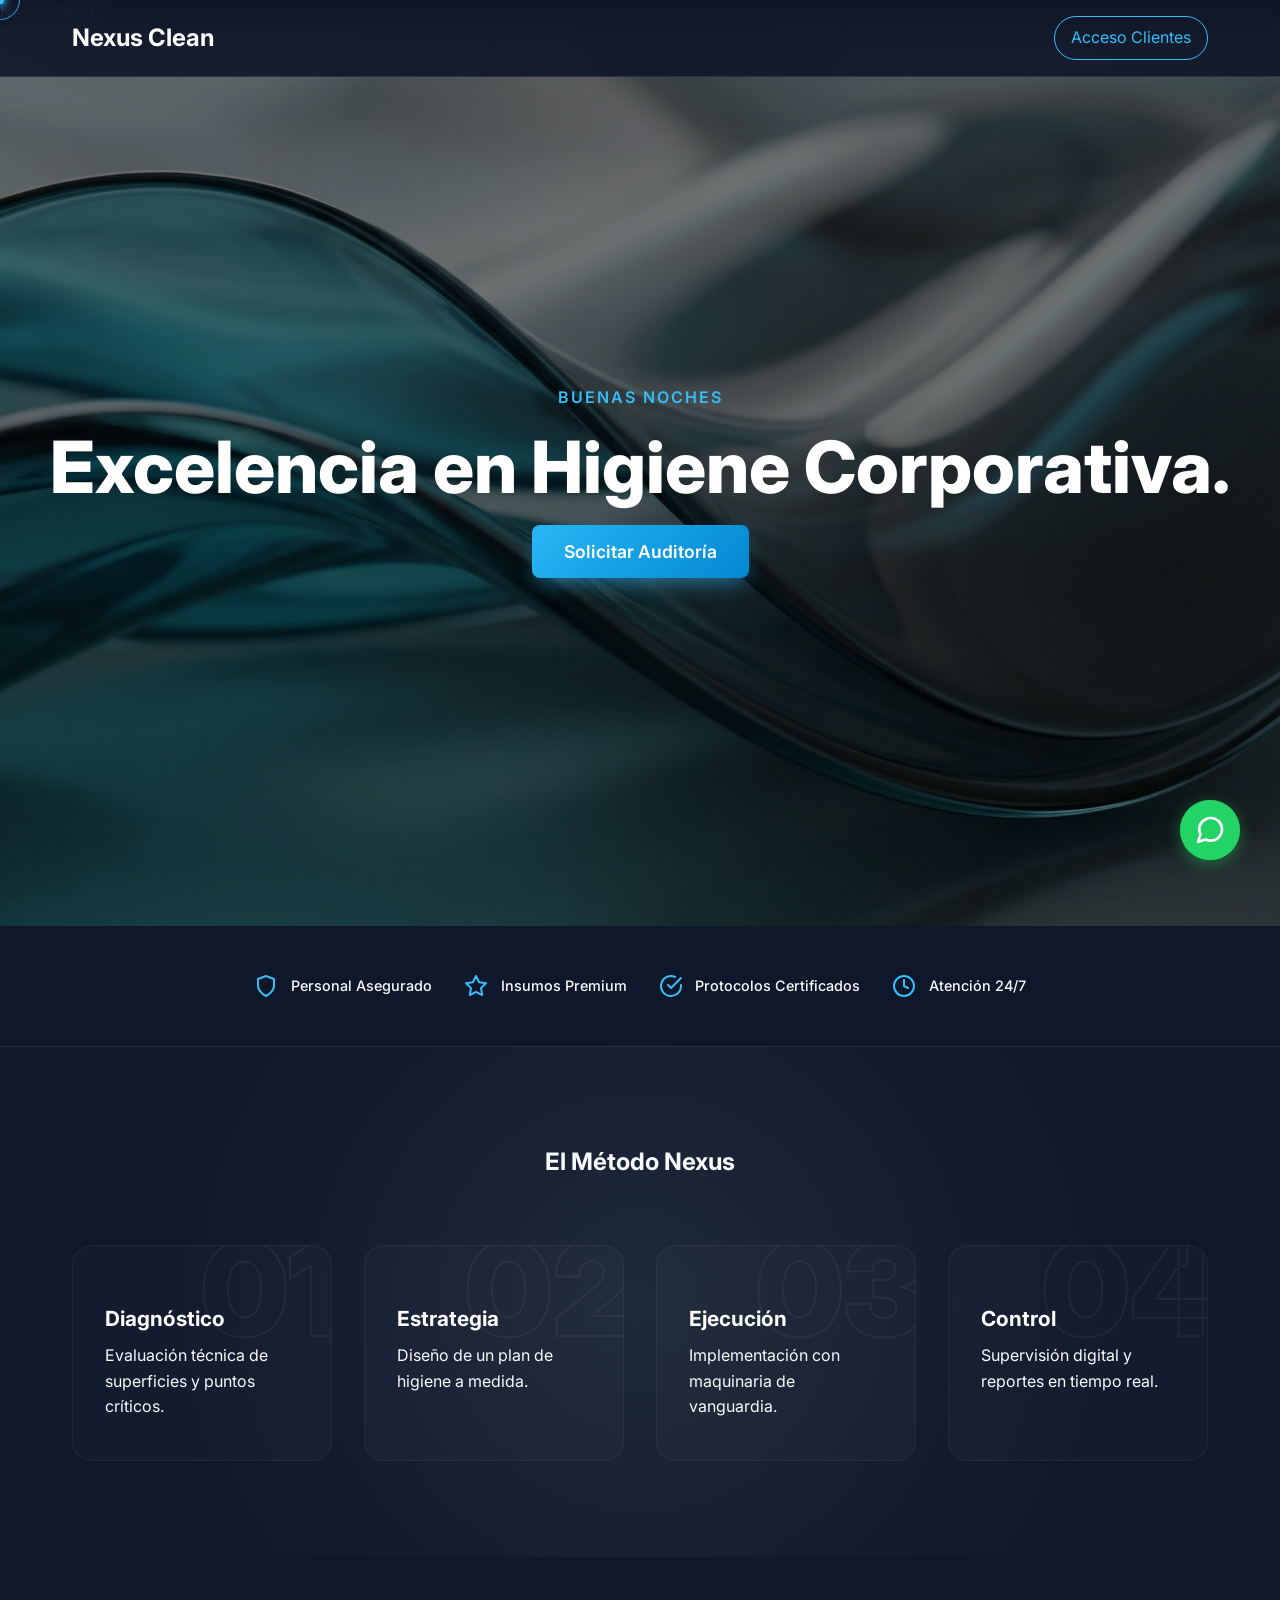
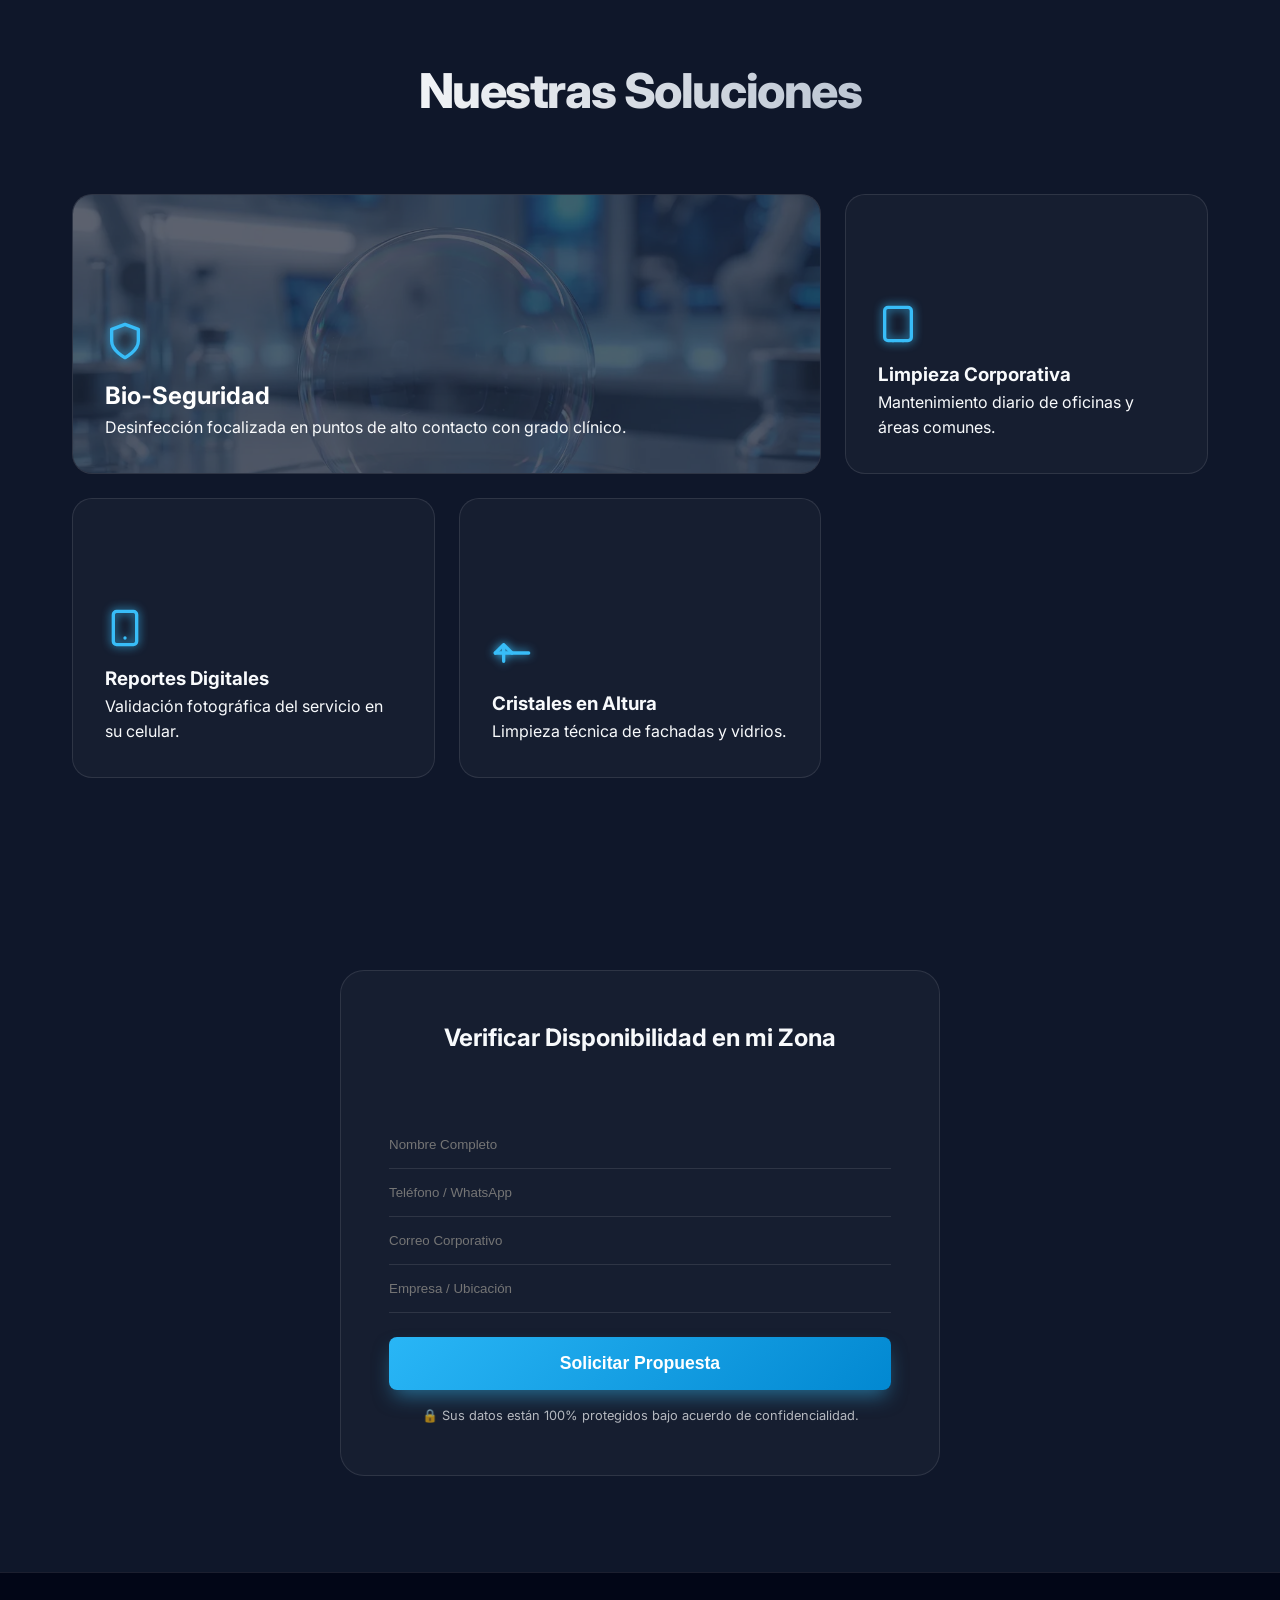
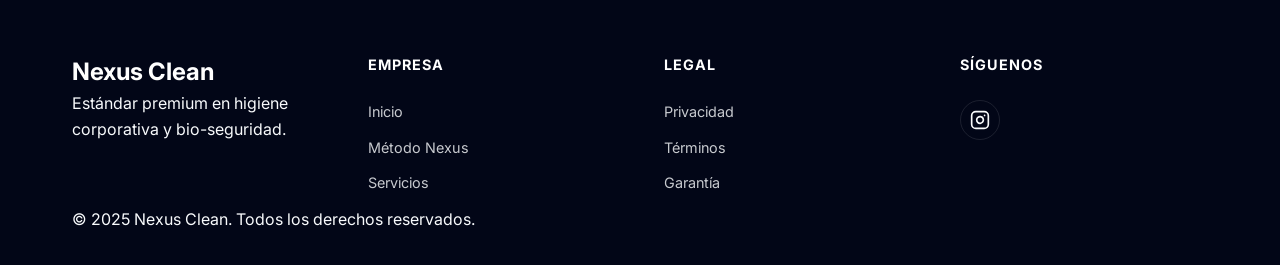
==== commit 2aea30fc: "finally" ====
--- a/index.html
+++ b/index.html
@@ -51,7 +51,7 @@
             
             <div class="content">
                 <span id="greeting">Bienvenido</span>
-                <h1>Excelencia en higiene corporativa.</h1>
+                <h1>Excelencia en Higiene Corporativa.</h1>
                 <a href="#contacto" class="btn-cta">Solicitar Auditoría</a>
             </div>
         </section>
@@ -228,16 +228,17 @@
             <div class="footer-col">
                 <h4>Síguenos</h4>
                 <div class="social-icons">
-                    <a href="#" aria-label="LinkedIn">
-                        <svg viewBox="0 0 24 24" fill="none" stroke="currentColor" stroke-width="2" stroke-linecap="round" stroke-linejoin="round"><path d="M16 8a6 6 0 0 1 6 6v7h-4v-7a2 2 0 0 0-2-2 2 2 0 0 0-2 2v7h-4v-7a6 6 0 0 1 6-6z"></path><rect x="2" y="9" width="4" height="12"></rect><circle cx="4" cy="4" r="2"></circle></svg>
-                    </a>
-                    <a href="#" aria-label="Instagram">
+                    <a href="https://www.instagram.com/nexus_clean.f?igsh=MThzeWkwNWQ0NDNjMg==" aria-label="Instagram">
                         <svg viewBox="0 0 24 24" fill="none" stroke="currentColor" stroke-width="2" stroke-linecap="round" stroke-linejoin="round"><rect x="2" y="2" width="20" height="20" rx="5" ry="5"></rect><path d="M16 11.37A4 4 0 1 1 12.63 8 4 4 0 0 1 16 11.37z"></path><line x1="17.5" y1="6.5" x2="17.51" y2="6.5"></line></svg>
                     </a>
                 </div>
             </div>
         </div>
-
+            <a href="https://wa.me/542235338380?text=Hola%20Nexus%20Clean,%20quisiera%20más%20información." class="btn-wsp" target="_blank" aria-label="Chat en WhatsApp">
+                <svg viewBox="0 0 24 24" fill="none" stroke="currentColor" stroke-width="2" stroke-linecap="round" stroke-linejoin="round">
+                    <path d="M21 11.5a8.38 8.38 0 0 1-.9 3.8 8.5 8.5 0 0 1-7.6 4.7 8.38 8.38 0 0 1-3.8-.9L3 21l1.9-5.7a8.38 8.38 0 0 1-.9-3.8 8.5 8.5 0 0 1 4.7-7.6 8.38 8.38 0 0 1 3.8-.9h.5a8.48 8.48 0 0 1 8 8v.5z"></path>
+                </svg>
+            </a>
         <div class="footer-bottom container">
             <p>&copy; <span id="year">2025</span> Nexus Clean. Todos los derechos reservados.</p>
         </div>
--- a/style.css
+++ b/style.css
@@ -241,4 +241,69 @@
     #cursor-outline {
         display: block !important;
     }
+}
+.btn-wsp {
+    position: fixed;
+    bottom: 40px;
+    right: 40px;
+    width: 60px;
+    height: 60px;
+    background-color: #25D366; /* Verde Oficial WhatsApp */
+    color: #fff;
+    border-radius: 50%;
+    display: flex;
+    justify-content: center;
+    align-items: center;
+    text-decoration: none;
+    box-shadow: 0 4px 15px rgba(37, 211, 102, 0.4);
+    z-index: 10000; /* Siempre encima de todo */
+    transition: all 0.3s ease;
+}
+
+/* Tamaño del icono SVG */
+.btn-wsp svg {
+    width: 32px;
+    height: 32px;
+    stroke: #fff;
+    fill: none;
+}
+
+/* Efecto al pasar el mouse (Hover) */
+.btn-wsp:hover {
+    transform: translateY(-5px) scale(1.05);
+    box-shadow: 0 10px 25px rgba(37, 211, 102, 0.6);
+    background-color: #20b857; /* Verde un poco más oscuro */
+}
+
+/* Animación de Pulso (Llama la atención) */
+.btn-wsp::before {
+    content: '';
+    position: absolute;
+    top: 0; left: 0;
+    width: 100%; height: 100%;
+    border-radius: 50%;
+    background: #25D366;
+    opacity: 0.5;
+    z-index: -1;
+    animation: pulse-wsp 2s infinite;
+}
+
+@keyframes pulse-wsp {
+    0% { transform: scale(1); opacity: 0.5; }
+    70% { transform: scale(1.5); opacity: 0; }
+    100% { transform: scale(1); opacity: 0; }
+}
+
+/* AJUSTE PARA MÓVIL (Para que no tape contenido o quede muy grande) */
+@media (max-width: 768px) {
+    .btn-wsp {
+        width: 50px;
+        height: 50px;
+        bottom: 20px;
+        right: 20px;
+    }
+    .btn-wsp svg {
+        width: 28px;
+        height: 28px;
+    }
 }
